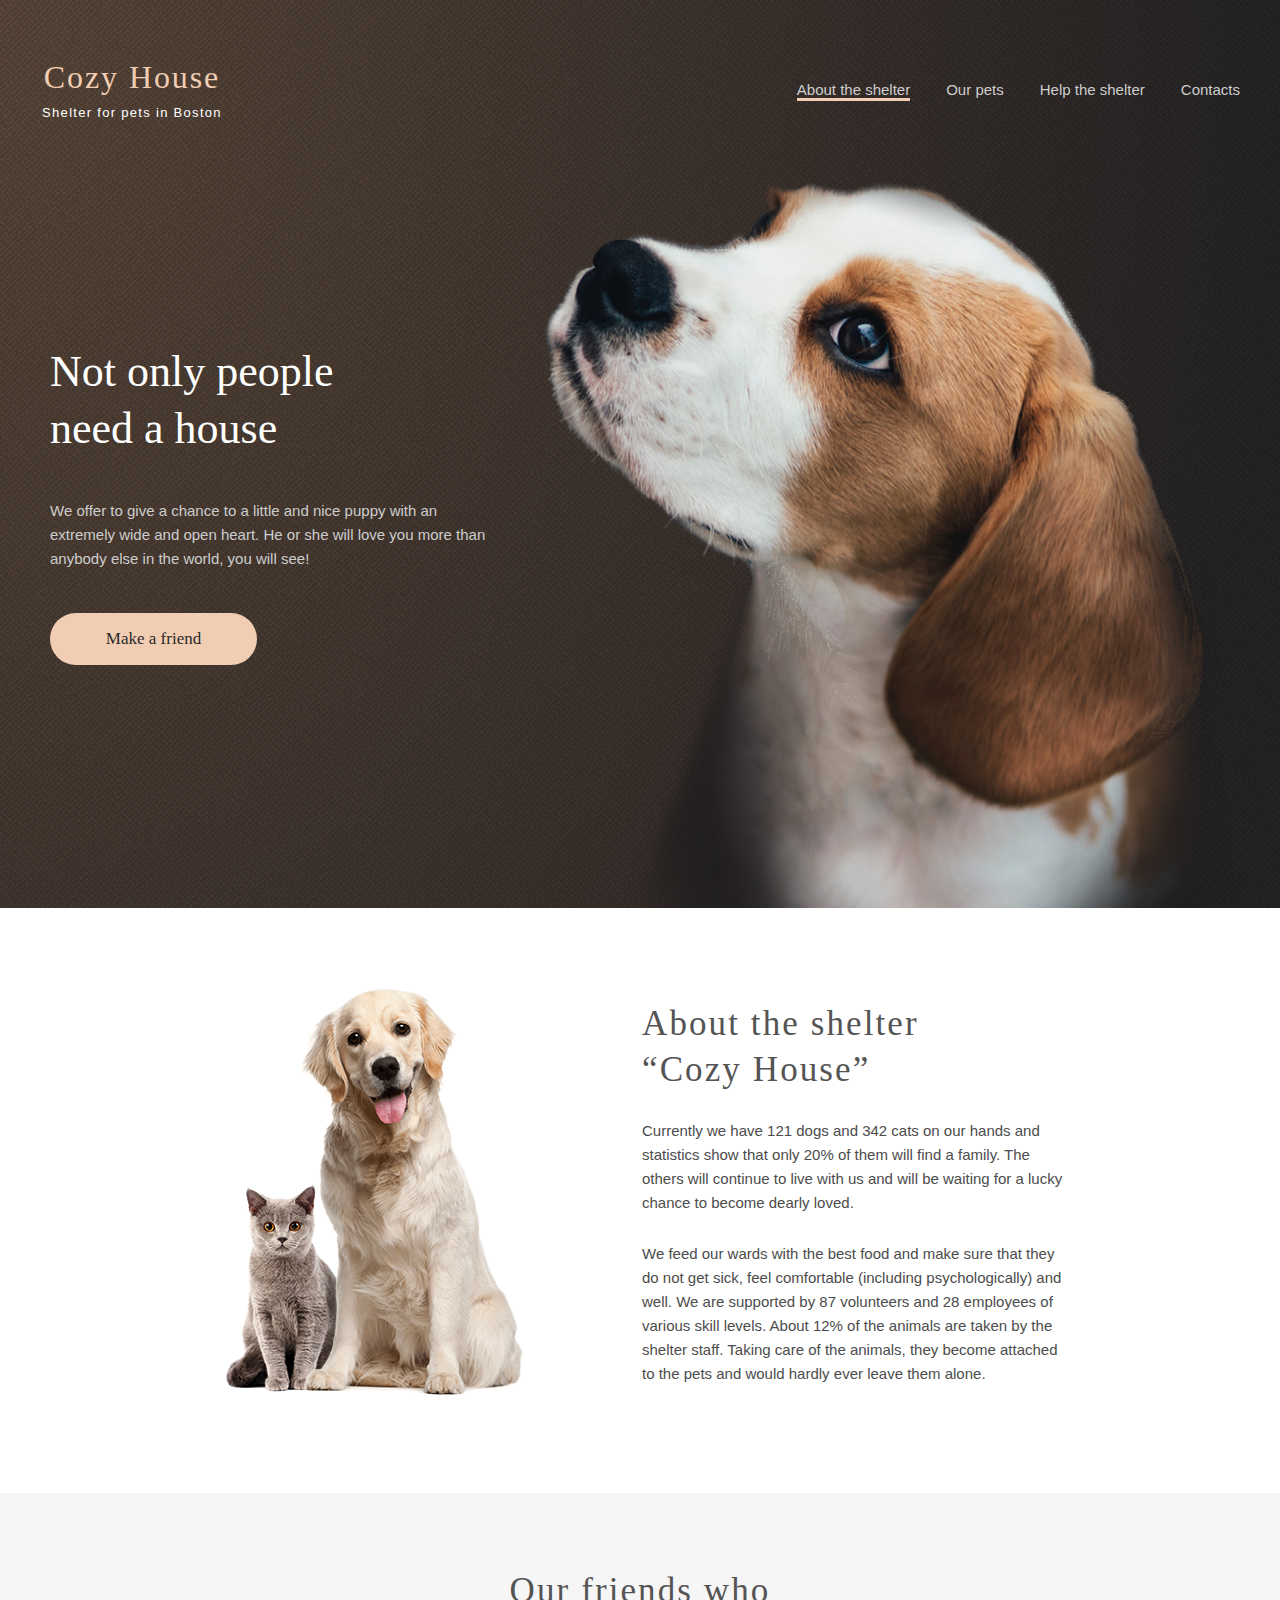
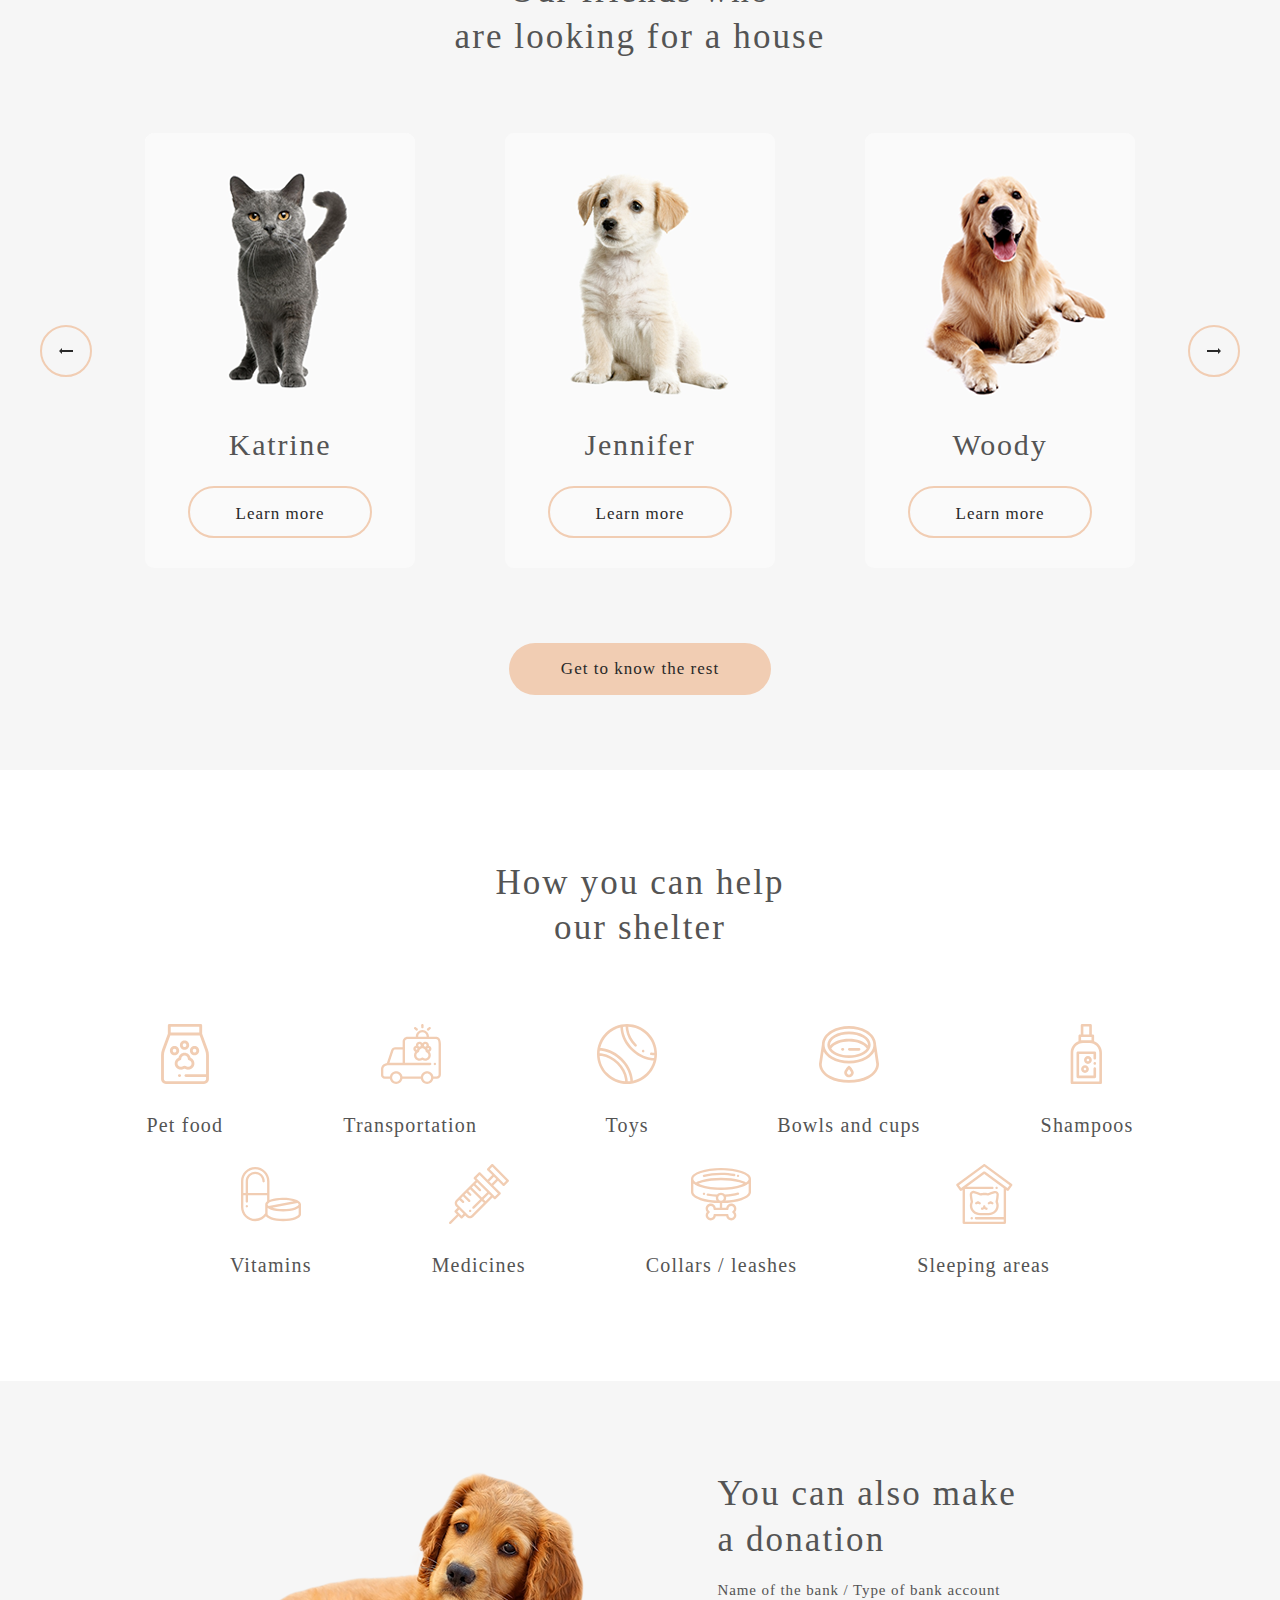
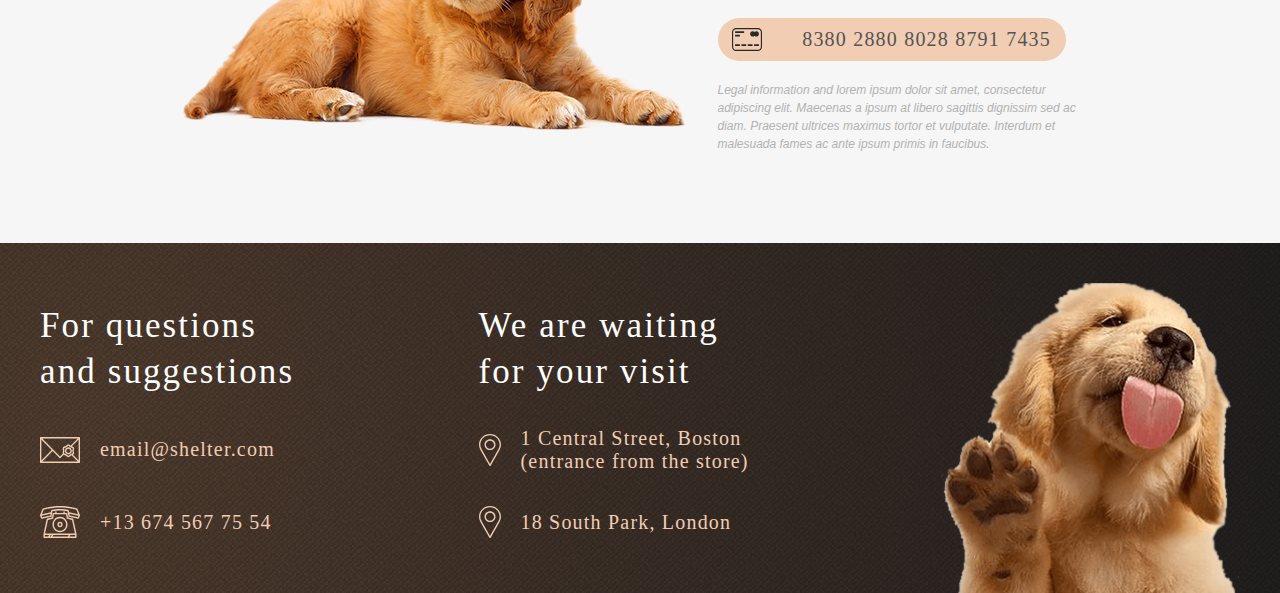
==== pages/main/index.html @ 517d98c6 "fix: location links" ====
<!DOCTYPE html>
<html lang="en">

<head>
  <meta charset="UTF-8" />
  <meta http-equiv="X-UA-Compatible" content="IE=edge" />
  <meta name="viewport" content="width=device-width, initial-scale=1.0" />
  <link rel="stylesheet" href="normalize.css" />
  <link rel="stylesheet" href="style.css" />
  <title>Shelter | Main</title>
</head>

<body>
  <header>
    <div class="wraper">
      <div id="logo">
        <p id="logo_title" class="color-primary">Cozy House</p>
        <p id="logo_subtitle" class="color-light-xl">
          Shelter for pets in Boston
        </p>
      </div>
      <nav>
        <a class="paragraph-l color-dark-s" href="#about">About the shelter</a>
        <a class="paragraph-l color-dark-s" href="../../pages/pets/index.html">Our pets</a>
        <a class="paragraph-l color-dark-s" href="#help">Help the shelter</a>
        <a class="paragraph-l color-dark-s" href="#contacts">Contacts</a>
      </nav>
    </div>
  </header>
  <main>
    <section id="start-screen" class="flex-box-center">
      <div id="start-screen-content">
        <div id="content">
          <h2 id="heading" class="color-light-xl">
            Not only people need a house
          </h2>
          <p id="subheading" class="paragraph-l color-dark-s">
            We offer to give a chance to a little and nice puppy with an
            extremely wide and open heart. He or she will love you more than
            anybody else in the world, you will see!
          </p>
          <a class="bg-color-primary button_primary color-dark-3xl" href="#">Make a friend</a>
        </div>
        <div id="start-screen-puppy"></div>
      </div>
    </section>
    <section id="about" class="flex-box-center">
      <div id="about-content">
        <img src="../../assets/images/about-pets.png" alt="about pets">
        <div id="about-subcontent">
          <h3 class="color-dark-l">About the shelter “Cozy House”</h3>
          <p class="paragraph-l color-dark-xl">
            Currently we have 121 dogs and 342 cats on our hands and
            statistics show that only 20% of them will find a family. The
            others will continue to live with us and will be waiting for a
            lucky chance to become dearly loved.
          </p>
          <p class="paragraph-l color-dark-xl">
            We feed our wards with the best food and make sure that they do
            not get sick, feel comfortable (including psychologically) and
            well. We are supported by 87 volunteers and 28 employees of
            various skill levels. About 12% of the animals are taken by the
            shelter staff. Taking care of the animals, they become attached to
            the pets and would hardly ever leave them alone.
          </p>
        </div>
      </div>
    </section>
    <section id="pets" class="bg-color-light-l">
      <div id="pets-content" class="flex-box-center">
        <h3 class="color-dark-l">
          Our friends who<br />are looking for a house
        </h3>
        <div id="slider-wraper" class="flex-box-center">

          <div id="back-arrow" class="button_arrow">
            <img class="arrow" src="../../assets/icons/Arrow.svg" alt="arrow back" />
          </div>
          <div id="slider" class="flex-box-center">
            <div class="card">
              <img src="../../assets/images/pets-katrine.png" alt="Katrine" />
              <p class="pets-card-title color-dark-l">Katrine</p>
              <a class="button_secondary" href="#">Learn more</a>
            </div>
            <div class="card">
              <img src="../../assets/images/pets-jennifer.png" alt="Jennifer" />
              <p class="pets-card-title color-dark-l">Jennifer</p>
              <a class="button_secondary" href="#">Learn more</a>
            </div>
            <div class="card">
              <img src="../../assets/images/pets-woody.png" alt="Woody" />
              <p class="pets-card-title color-dark-l">Woody</p>
              <a class="button_secondary" href="#">Learn more</a>
            </div>
          </div>
          <div id="forward-arrow" class="button_arrow">
            <img class="arrow" src="../../assets/icons/Arrow.svg" alt="arrow back" />
          </div>
        </div>
        <a class="button_primary bg-color-primary" href="../pets/index.html"><span class="color-dark-3xl">Get to know
            the rest</span></a>
      </div>
      <!-- ----------------- -->
      <!-- modal window -->
      <div id="modal-wraper">
        <div id="modal-window-1280">
          <button id="close-modal"><img src="../../assets/icons/Close-button.svg" alt="Close"></button>
          <div id="modal-window">
            <img id="pet-avatar" src="../../assets/images/pets-jennifer.png" width="500" height="500" alt="pet">
            <div id="modal-content">
              <h3>Jennifer</h3>
              <h4>Dog - Labrador</h4>
              <h5>Jennifer is a sweet 2 months old Labrador that is patiently waiting to find a new forever home. This
                girl really enjoys being able to go outside to run and play, but won't hesitate to play up a storm in
                the house if she has all of her favorite toys.</h5>
              <ul id="pet-stats">
                <li><span class="h5-modal-window">Age:</span><span class="h5"> 2 months</span></li>
                <li><span class="h5-modal-window">Inoculations:</span><span class="h5"> none</span></li>
                <li><span class="h5-modal-window">Diseases:</span><span class="h5"> none</span></li>
                <li><span class="h5-modal-window">Parasites:</span><span class="h5"> none</span></li>
              </ul>
            </div>
          </div>
        </div>
      </div>
      <!-- modal window -->
      <!-- ----------------- -->
    </section>
    <section id="help" class="flex-box-center">
      <div id="help-content">
        <h3 class="color-dark-l">How you can help our shelter</h3>
        <ul>
          <li>
            <img src="../../assets/icons/icon-pet-food.svg" alt="Pet food" />
            <h4 class="color-dark-l">Pet food</h4>
          </li>
          <li>
            <img src="../../assets/icons/icon-transportation.svg" alt="Transportation" />
            <h4 class="color-dark-l">Transportation</h4>
          </li>
          <li>
            <img src="../../assets/icons/icon-toys.svg" alt="Toys" />
            <h4 class="color-dark-l">Toys</h4>
          </li>
          <li>
            <img src="../../assets/icons/icon-bowls-and-cups.svg" alt="Bowls and cups" />
            <h4 class="color-dark-l">Bowls and cups</h4>
          </li>
          <li>
            <img src="../../assets/icons/icon-shampoos.svg" alt="Shampoos" />
            <h4 class="color-dark-l">Shampoos</h4>
          </li>
          <li>
            <img src="../../assets/icons/icon-vitamins.svg" alt="Vitamins" />
            <h4 class="color-dark-l">Vitamins</h4>
          </li>
          <li>
            <img src="../../assets/icons/icon-medicines.svg" alt="Medicines" />
            <h4 class="color-dark-l">Medicines</h4>
          </li>
          <li>
            <img src="../../assets/icons/icon-collars-leashes.svg" alt="Collars / leashes" />
            <h4 class="color-dark-l">Collars / leashes</h4>
          </li>
          <li>
            <img src="../../assets/icons/icon-sleeping-area.svg" alt="Sleeping areas" />
            <h4 class="color-dark-l">Sleeping areas</h4>
          </li>
        </ul>
      </div>
    </section>
    <section id="donation" class="flex-box-center">
      <div id="donation-content">
        <img src="../../assets/images/donation-dog.png" alt="" />
        <div id="donation-content-subcontent">
          <h3 class="color-dark-l">You can also make a donation</h3>
          <h5 class="color-dark-l">
            Name of the bank / Type of bank account
          </h5>
          <div id="credit-card" class="bg-color-primary">
            <div id="credit-card-content">
              <img src="../../assets/icons/credit-card.svg" alt="credit card" />
              <h4 class="color-dark-l">8380 2880 8028 8791 7435</h4>
            </div>
          </div>
          <p class="color-dark-m">
            Legal information and lorem ipsum dolor sit amet, consectetur
            adipiscing elit. Maecenas a ipsum at libero sagittis dignissim sed
            ac diam. Praesent ultrices maximus tortor et vulputate. Interdum
            et malesuada fames ac ante ipsum primis in faucibus.
          </p>
        </div>
      </div>
    </section>
  </main>
  <footer class="flex-box-center">
    <div id="footer-content">
      <div id="contacts" class="footer-cards">
        <h3 class="color-light-xl">For questions and suggestions</h3>
        <a id="mail" href="mailto:email@shelter.com"><img id="mail-icon" src="../../assets/icons/icon-email.svg"
            alt="email"></img>
          <h4 class="color-primary">email@shelter.com</h4>
        </a>
        <a id="phone" href="tel:+136745677554"><img id="phone-icon" src="../../assets/icons/icon-phone.svg"
            alt="phone"></img>
          <h4 class="color-primary">+13 674 567 75 54</h4>
        </a>
      </div>
      <div id="locations" class="footer-cards">
        <h3 class="color-light-xl">We are waiting for your visit</h3>
        <a target="_blank" hreh="https://goo.gl/maps/AtxrqyYqTpVt6uZz5" id="boston" class="location-flex">
          <img id="boston-icon" src="../../assets/icons/icon-marker.svg" alt="boston address"></img>
          <h4 class="color-primary">1 Central Street, Boston (entrance from the store)</h4>
        </a>
        <a target="_blank" hreh="https://goo.gl/maps/f1BtZ7QQRSjennrc6" id="london" class="location-flex">
          <img id="london-icon" src="../../assets/icons/icon-marker.svg" alt="london address"></img>
          <h4 class="color-primary">18 South Park, London </h4>
        </a>
      </div>
      <img src="../../assets/images/footer-puppy.png" alt="footer puppy" />
    </div>
  </footer>
  <script src="./script.js"></script>
</body>

</html>
---- pages/main/style.css ----
* {
  /* width: 1280px; */
  box-sizing: border-box;
  margin: 0;
  border: 0;
  scroll-behavior: smooth;
}
body {
  width: 100%;
  height: 100vh;
  position: relative;
}
.flex-box-center {
  display: flex;
  align-items: center;
  justify-content: center;
}
header {
  position: absolute;
  width: 100%;
  height: 60px;
  top: 60px;
  z-index: 99;
  display: flex;
  justify-content: center;
}
.wraper {
  display: flex;
  align-items: center;
  justify-content: space-between;
  width: inherit;
  max-width: 1200px;
  margin: 0 20px;
}
#logo {
  width: 184px;
  height: 60px;
  display: flex;
  flex-direction: column;
  justify-content: space-between;
  align-items: center;
}
#logo_title {
  width: max-content;
  font-family: "Georgia";
  font-style: normal;
  font-weight: 400;
  font-size: 32px;
  line-height: 110%;
  letter-spacing: 0.06em;
}
#logo_subtitle {
  width: auto;
  font-family: "Arial";
  font-style: normal;
  font-weight: 400;
  font-size: 13px;
  line-height: 15px;
  letter-spacing: 0.1em;
}
nav {
  width: auto;
}
nav a {
  text-decoration: none;
  margin-left: 32px;
}
nav a:active {
  border-bottom: 3px solid #f1cdb3;
}
nav a:hover {
  color: #fafafa;
}
nav :nth-child(1) {
  border-bottom: 3px solid #f1cdb3;
}
#start-screen {
  position: relative;
  width: 100%;
  height: 908px;
  background: url(../../assets/images/noise_transparent@2x.png),
    radial-gradient(100% 215.42% at 0% 0%, #5b483a 0%, #262425 100%), #211f20;
  align-items: flex-end;
}
#start-screen-content {
  width: inherit;
  max-width: 1200px;
  height: 728px;
  display: flex;
  justify-content: space-between;
  margin: 0 20px;
}
#content {
  position: relative;
  width: 460px;
  height: 322px;
  top: 163px;
  display: flex;
  flex-direction: column;
  justify-content: space-between;
  padding-left: 10px;
}
#start-screen-puppy {
  width: 698px;
  height: 728px;
  bottom: 0px;
  background: url(../../assets/images/start-screen-puppy.png);
}
#heading {
  width: 310px;
}
#content a {
  width: 207px;
  font-family: "Georgia";
  font-style: normal;
  font-weight: 400;
  font-size: 17px;
  line-height: 130%;
}

/* about section */
#about {
  height: 585px;
}
#about-content {
  width: 1100px;
  height: 425px;
  display: flex;
  justify-content: space-evenly;
}
#about-content img {
  height: 408px;
  margin-left: 16px;
}
#about-subcontent {
  display: flex;
  flex-direction: column;
  justify-content: space-evenly;
}
#about-subcontent h3 {
  width: 370px;
  margin-top: -14px;
}
#about-subcontent p {
  width: 430px;
}

/* pets section */
#pets {
  height: 877px;
  position: relative;
}
#pets-content {
  flex-direction: column;
  height: 100%;
  justify-content: space-evenly;
}

#pets-content h3 {
  width: 400px;
  height: 90px;
  letter-spacing: 0.06em;
  text-align: center;
}

#pets-content > a {
  width: 262px;
}
#slider-wraper {
  width: 1200px;
  justify-content: space-between;
}
#slider {
  width: 990px;
  height: 435px;
  justify-content: space-between;
}
#pets-content > a span {
  position: static;
  left: 17.24%;
  right: 17.24%;
  top: 28.85%;
  bottom: 28.85%;

  font-family: "Georgia";
  font-style: normal;
  font-weight: 400;
  font-size: 17px;
  line-height: 130%;
  /* identical to box height, or 22px */
  letter-spacing: 0.06em;
  /* color-dark-3xl */
  color: #292929;
}

#back-arrow {
  width: 52px;
  height: 52px;
  cursor: pointer;
}

#forward-arrow {
  width: 52px;
  height: 52px;
  cursor: pointer;
  transform: rotate(-180deg);
}

.card {
  width: 270px;
  height: 435px;
  display: flex;
  align-items: center;
  flex-direction: column;
  background: #fafafa;
  border-radius: 9px;
}
.card a {
  font: 400 normal 17px "Georgia";
  line-height: 130%;
  letter-spacing: 0.06em;
  color: #292929;
}
.card:hover {
  background: #ffffff;
  cursor: pointer;
  box-shadow: 0px 2px 35px 14px rgba(1, 1, 1, 0.01);
}
.card:hover a {
  background: #fddcc4;
  border-color: #fddcc4;
}

.pets-card-title {
  width: auto;
  margin: 30px 0;
  font: 400 normal 30px "Georgia";
  line-height: 23px;
  letter-spacing: 0.06em;
}
.card img {
  width: 270px;
  height: 270px;
  border-radius: 9px 9px 0 0;
}

/* button styles */

.button_primary {
  padding: 15px 45px;
  text-align: center;

  width: auto;
  height: 52px;

  text-decoration: none;
}
.button_primary:hover,
.button_secondary:hover {
  background-color: #fddcc4;
  border-color: #fddcc4;
}

.button_secondary {
  padding: 15px 45px;
  text-align: center;
  border: 2px solid #f1cdb3;
  box-sizing: border-box;
  border-radius: 100px;

  width: auto;
  height: 52px;

  text-decoration: none;
}

.button_arrow {
  display: flex;
  flex-direction: column;
  align-items: center;
  justify-content: center;
  padding: 23px 19px;

  border: 2px solid #f1cdb3;
  box-sizing: border-box;
  border-radius: 100px;
}
.button_arrow:hover {
  background-color: #fddcc4;
  border-color: #fddcc4;
}
.button_arrow:disabled {
  border-color: #cdcdcd;
}

.arrow {
  /* Arrow */

  height: 6px;
  width: 14px;
}

#help {
  min-height: 611px;
}

#help-content {
  width: 1200px;
  min-height: 431px;
  display: flex;
  flex-direction: column;
  align-items: center;
  justify-content: space-between;
}

#help-content h3 {
  width: 310px;
  height: 90px;
  display: flex;
  align-items: center;
  text-align: center;
  letter-spacing: 0.06em;
}

#help-content ul {
  max-width: 1030px;
  height: 281px;
  list-style-type: none;
  padding: 0;
  display: flex;
  flex-wrap: wrap;
  justify-content: center;
  align-items: center;
  column-gap: 120px;
}

#help-content ul li {
  width: auto;
  height: 113px;
  display: flex;
  flex-direction: column;
  justify-content: space-between;
  align-items: center;
}

#help-content ul li img {
  width: auto;
}
#help-content ul li h4 {
  width: auto;
}

#donation {
  height: 462px;
  background: #f6f6f6;
}

#donation-content {
  width: 915px;
  height: 282px;
  display: flex;
  justify-content: space-between;
}

#donation-content > img {
  width: 505px;
  height: 261px;
}

#donation-content-subcontent {
  width: 380px;
  height: 282px;
  display: flex;
  flex-direction: column;
  justify-content: space-between;
}

#donation-content-subcontent h3 {
  width: 300px;
}

#donation-content-subcontent p {
  width: 380px;
  height: 72px;

  font: 100 italic 12px "Arial";
  line-height: 18px;

  display: flex;
  align-items: center;
}

#credit-card {
  display: flex;
  align-items: center;
  width: 348px;
  height: 43px;
  justify-content: center;
}

#credit-card-content {
  width: 319px;
  display: flex;
  justify-content: space-between;
}

#credit-card-content img {
  width: 30px;
  height: 23px;
}

footer {
  height: 350px;
  background: url(../../assets/images/noise_transparent@2x.png),
    radial-gradient(110.67% 538.64% at 5.73% 50%, #513d2f 0%, #1a1a1c 100%),
    #211f20;
  align-items: flex-end !important;
}

footer h4 {
  margin-left: 20px;
}

#footer-content {
  width: 1200px;
  height: 310px;
  display: flex;
  justify-content: space-between;
}
.footer-cards {
  height: 235px;
  display: flex;
  flex-direction: column;
  justify-content: space-between;
  margin-top: 20px;
}

.footer-cards h3 {
  width: 279px;
  height: 90px;

  letter-spacing: 0.06em;
}

.footer-cards a {
  text-decoration: none;

  display: flex;
  align-items: center;
}

#footer-content > img {
  width: 300px;
  height: 310px;
}

#locations h3 {
  width: 270px;
  height: 90px;
}

.location-flex {
  display: flex;
}

#boston {
  width: 302px;
  height: 46px;
}

#london {
  width: 302px;
  height: 32px;
}

/* text styles */

h2 {
  font-family: "Georgia";
  font-style: normal;
  font-weight: 400;
  font-size: 44px;
  line-height: 130%;
  /* or 57px */

  color: #c4c4c4;
}

h3 {
  font-family: "Georgia";
  font-style: normal;
  font-weight: 400;
  font-size: 35px;
  line-height: 130%;
  /* or 45px */

  letter-spacing: 0.06em;

  color: #c4c4c4;
}

.h3-mobile {
  font-family: "Georgia";
  font-style: normal;
  font-weight: 400;
  font-size: 25px;
  line-height: 130%;
  /* or 32px */

  letter-spacing: 0.06em;

  color: #c4c4c4;
}

h4 {
  font-family: "Georgia";
  font-style: normal;
  font-weight: 400;
  font-size: 20px;
  line-height: 115%;
  /* identical to box height, or 23px */

  letter-spacing: 0.06em;

  color: #c4c4c4;
}

h5,
.h5 {
  font-family: "Georgia";
  font-style: normal;
  font-weight: 400;
  font-size: 15px;
  line-height: 110%;
  /* identical to box height, or 17px */

  letter-spacing: 0.06em;

  /* color: #c4c4c4; */
}

.h5-modal-window {
  font-family: "Georgia";
  font-style: normal;
  font-weight: 700;
  font-size: 15px;
  line-height: 110%;
  /* identical to box height, or 17px */

  letter-spacing: 0.06em;

  /* color: #c4c4c4; */
}

.paragraph-l {
  font-family: "Arial";
  font-style: normal;
  font-weight: 400;
  font-size: 15px;
  line-height: 160%;
  /* or 24px */

  color: #c4c4c4;
}

.paragraph-s {
  font-family: "Arial";
  font-style: italic;
  font-weight: 400;
  font-size: 12px;
  line-height: 150%;
  /* identical to box height, or 18px */

  color: #c4c4c4;
}

.paragraph-mobile-menu {
  font-family: "Arial";
  font-style: normal;
  font-weight: 400;
  font-size: 32px;
  line-height: 160%;
  /* or 51px */

  color: #c4c4c4;
}

/* color styles */

.bg-color-primary {
  background-color: #f1cdb3;
  border-radius: 100px;
}

.bg-color-light-l {
  background-color: #f6f6f6;
}
.color-primary {
  color: #f1cdb3;
}

.color-primary-light {
  color: #fddcc4;
}

.color-light-xl {
  color: #ffffff;
}

.color-dark-xl {
  color: #4c4c4c;
}

.color-dark-2xl {
  color: #444444;
}

.color-dark-3xl {
  color: #292929;
}

.color-light-l {
  color: #f6f6f6;
}

.color-dark-l {
  color: #545454;
}

.color-light-s {
  color: #fafafa;
}

.color-dark-s {
  color: #cdcdcd;
}

.color-dark-m {
  color: #b2b2b2;
}

.color-dark-s {
  color: #cdcdcd;
}

.start-screen-gradient-background {
  background: url(noise_lines_transparent@2X.png),
    radial-gradient(100% 215.42% at 0% 0%, #5b483a 0%, #262425 100%)
      /* warning: gradient uses a rotation that is not supported by CSS and may not behave as expected */,
    #211f20;
}

.footer-gradient-background {
  background: url(noise_lines_transparent@2X.png),
    radial-gradient(110.67% 538.64% at 5.73% 50%, #513d2f 0%, #1a1a1c 100%)
      /* warning: gradient uses a rotation that is not supported by CSS and may not behave as expected */,
    #211f20;
}

/* Modal Window */
/* ----------------------------------------------------------------------- */

#modal-wraper {
  display: flex;
  width: 100%;
  min-height: 877px;
  background: rgba(41, 41, 41, 0.6);
  position: absolute;
  top: 0;
  visibility: hidden;
  justify-content: center;
  align-items: center;
}

#modal-window-1280 {
  position: relative;
}
#modal-window-1280 button {
  position: absolute;
  width: 52px;
  height: 52px;
  left: 900px;
  top: -52px;
  border: 2px solid #f1cdb3;
  box-sizing: border-box;
  border-radius: 100px;
  background-color: rgba(255, 255, 255, 0);
}
#modal-window {
  width: 900px;
  height: 500px;
  background: #fafafa;
  border-radius: 9px;
}
#modal-window:hover {
  box-shadow: 0px 2px 35px 14px rgba(13, 13, 13, 0.04);
}
#modal-content {
  position: absolute;
  width: 351px;
  height: 362px;
  left: 529px;
  top: 50px;
  color: unset;
}
#modal-content > h3 {
  position: absolute;
  width: auto;
  height: 45px;
  left: 1px;
  top: 0px;
  color: black;
}
#modal-content > h4 {
  position: absolute;
  width: auto;
  height: 23px;
  left: 1px;
  top: 55px;
  color: black;
}
#modal-content > h5 {
  position: absolute;
  width: 350px;
  height: 102px;
  left: 1px;
  top: 118px;
  color: black;
}
#modal-content h5 {
  color: black;
}
#modal-content ul {
  position: absolute;
  /* width: 155px;
  height: 102px; */
  left: 1px;
  top: 260px;
}
#modal-content ul li {
  margin-bottom: 10px;
  color: #f1cdb3;
}
#modal-content span {
  color: black;
}

#close-modal:hover {
  background-color: #f1cdb3;
  cursor: pointer;
}
/* ----------------------------------------------------------------------- */
/* Modal Window */
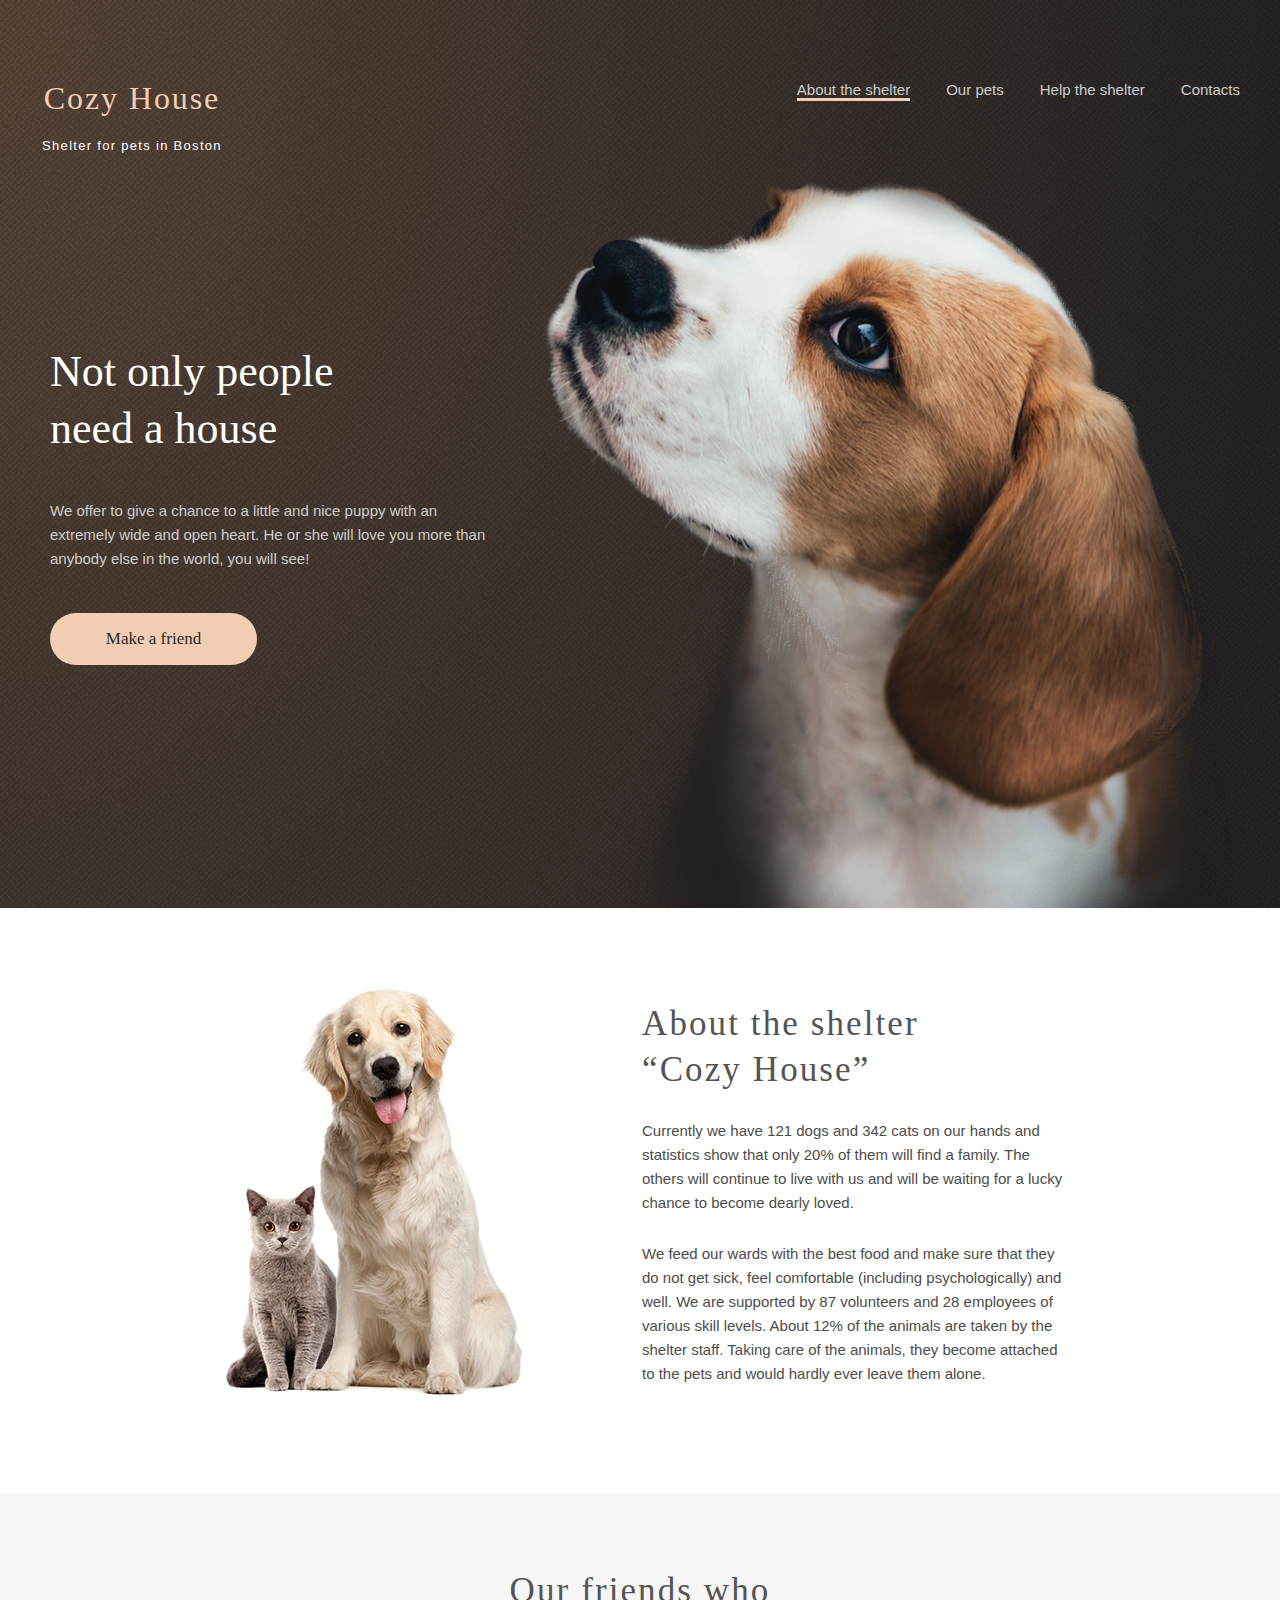
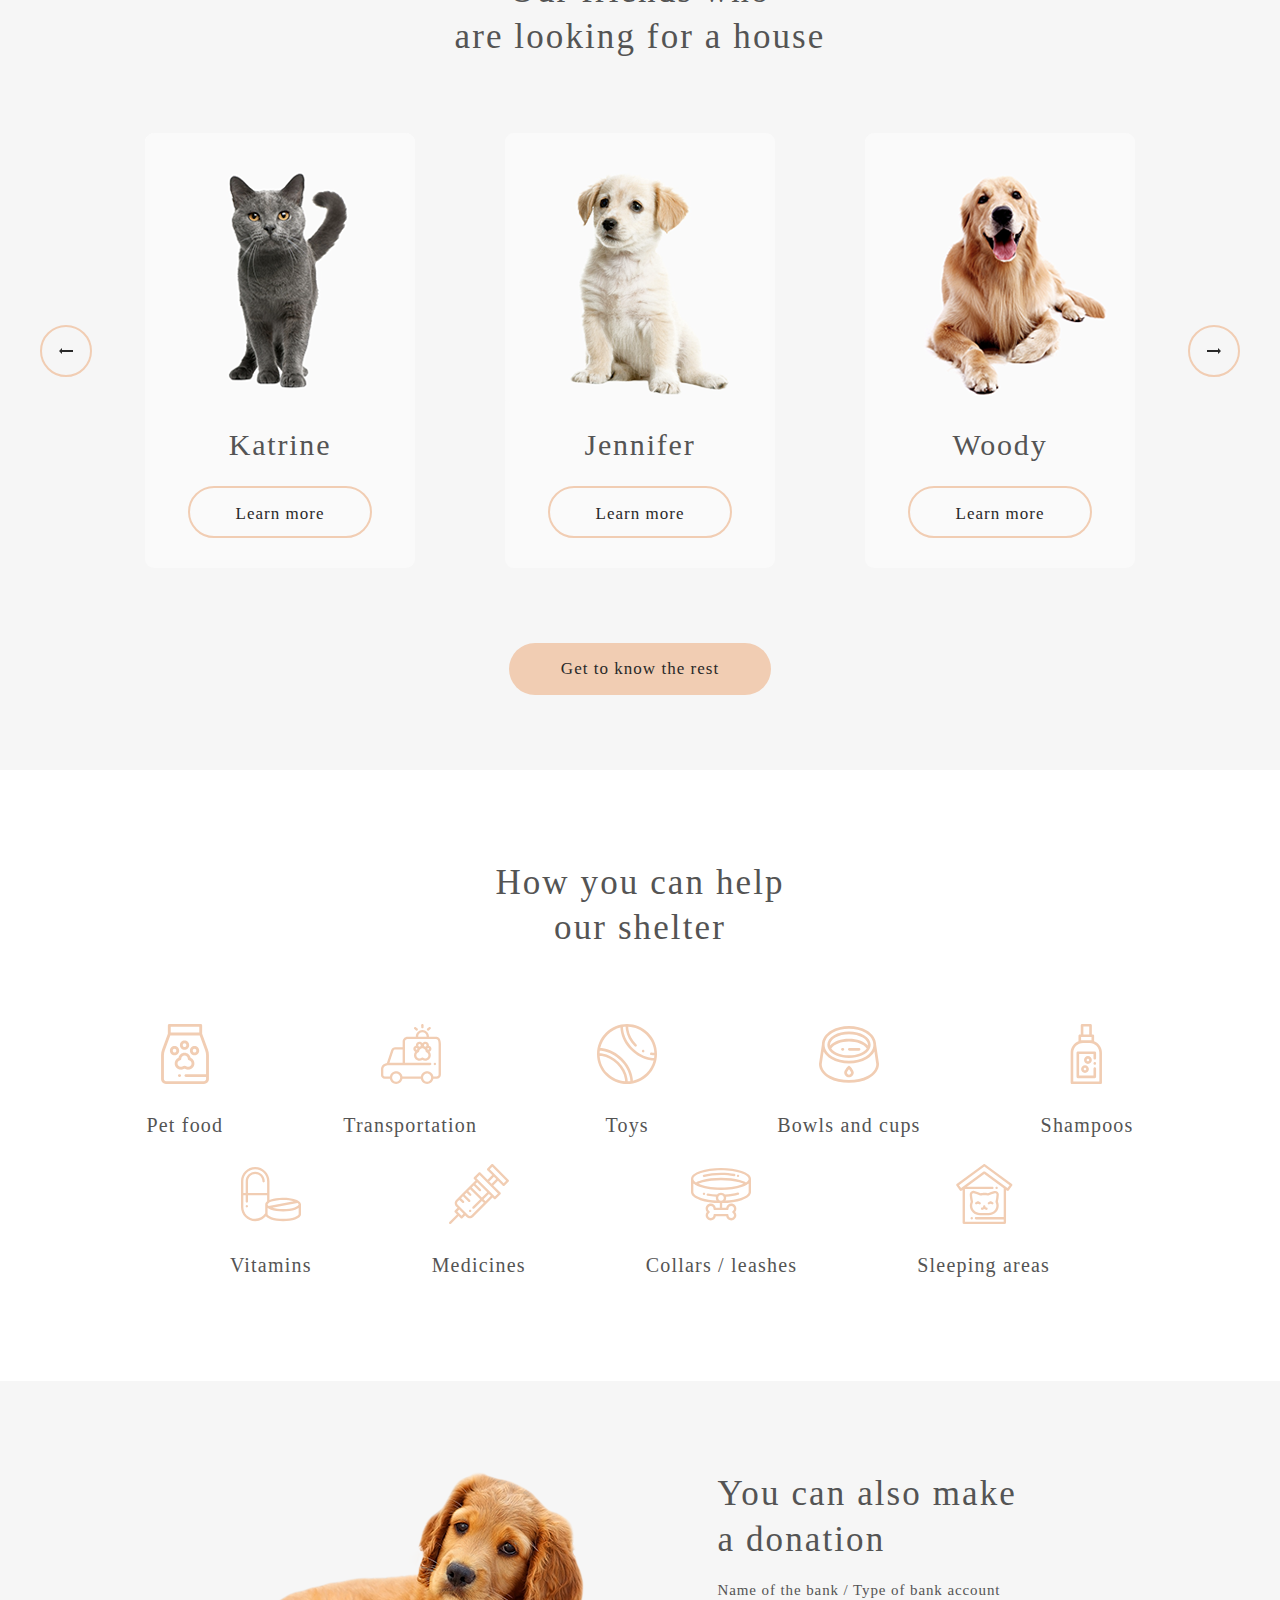
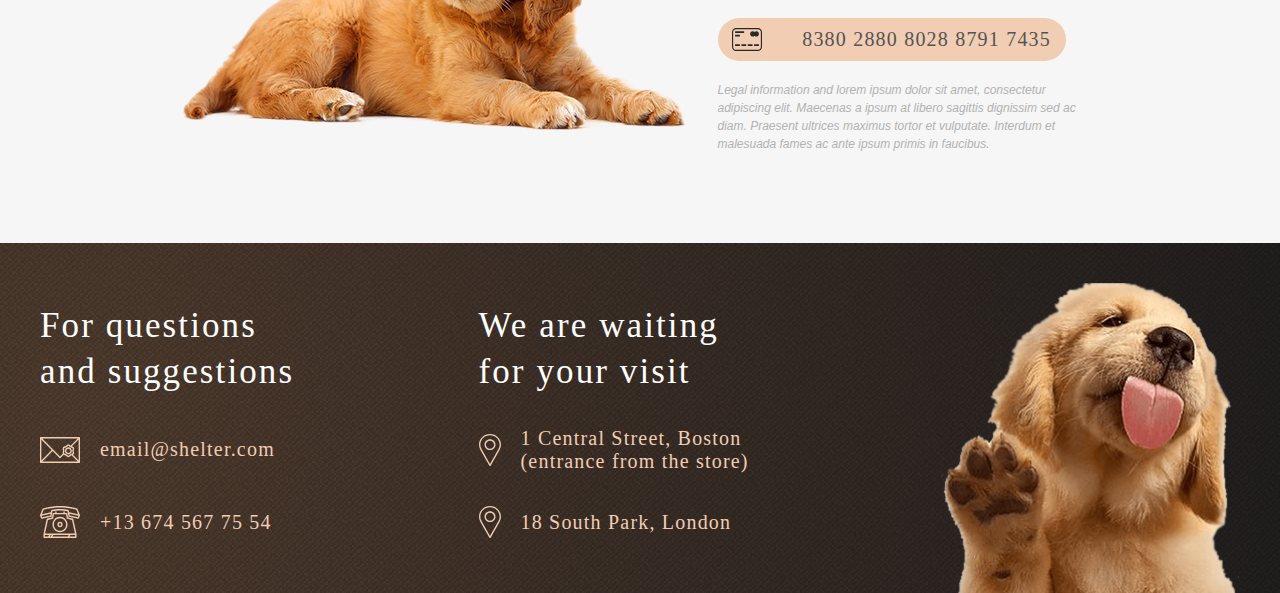
==== commit 59e26dc8: "fix: fix some button bugs" ====
--- a/pages/main/index.html
+++ b/pages/main/index.html
@@ -14,7 +14,7 @@
   <header>
     <div class="wraper">
       <div id="logo">
-        <p id="logo_title" class="color-primary">Cozy House</p>
+        <h1 id="logo_title" class="color-primary">Cozy House</h1>
         <p id="logo_subtitle" class="color-light-xl">
           Shelter for pets in Boston
         </p>
@@ -39,7 +39,7 @@
             extremely wide and open heart. He or she will love you more than
             anybody else in the world, you will see!
           </p>
-          <a class="bg-color-primary button_primary color-dark-3xl" href="#">Make a friend</a>
+          <a class="bg-color-primary button_primary color-dark-3xl" href="#pets">Make a friend</a>
         </div>
         <div id="start-screen-puppy"></div>
       </div>
@@ -177,12 +177,12 @@
           <h5 class="color-dark-l">
             Name of the bank / Type of bank account
           </h5>
-          <div id="credit-card" class="bg-color-primary">
+          <a href="" id="credit-card" class="bg-color-primary button_primary color-dark-3xl">
             <div id="credit-card-content">
               <img src="../../assets/icons/credit-card.svg" alt="credit card" />
               <h4 class="color-dark-l">8380 2880 8028 8791 7435</h4>
             </div>
-          </div>
+          </a>
           <p class="color-dark-m">
             Legal information and lorem ipsum dolor sit amet, consectetur
             adipiscing elit. Maecenas a ipsum at libero sagittis dignissim sed
@@ -208,11 +208,11 @@
       </div>
       <div id="locations" class="footer-cards">
         <h3 class="color-light-xl">We are waiting for your visit</h3>
-        <a target="_blank" hreh="https://goo.gl/maps/AtxrqyYqTpVt6uZz5" id="boston" class="location-flex">
+        <a target="_blank" href="https://goo.gl/maps/AtxrqyYqTpVt6uZz5" id="boston" class="location-flex">
           <img id="boston-icon" src="../../assets/icons/icon-marker.svg" alt="boston address"></img>
           <h4 class="color-primary">1 Central Street, Boston (entrance from the store)</h4>
         </a>
-        <a target="_blank" hreh="https://goo.gl/maps/f1BtZ7QQRSjennrc6" id="london" class="location-flex">
+        <a target="_blank" href="https://goo.gl/maps/f1BtZ7QQRSjennrc6" id="london" class="location-flex">
           <img id="london-icon" src="../../assets/icons/icon-marker.svg" alt="london address"></img>
           <h4 class="color-primary">18 South Park, London </h4>
         </a>
@@ -223,4 +223,4 @@
   <script src="./script.js"></script>
 </body>
 
-</html>
+</html>--- a/pages/main/style.css
+++ b/pages/main/style.css
@@ -259,6 +259,7 @@
 .button_secondary:hover {
   background-color: #fddcc4;
   border-color: #fddcc4;
+  cursor: pointer;
 }
 
 .button_secondary {
@@ -396,6 +397,7 @@
   width: 348px;
   height: 43px;
   justify-content: center;
+  padding: 0;
 }
 
 #credit-card-content {
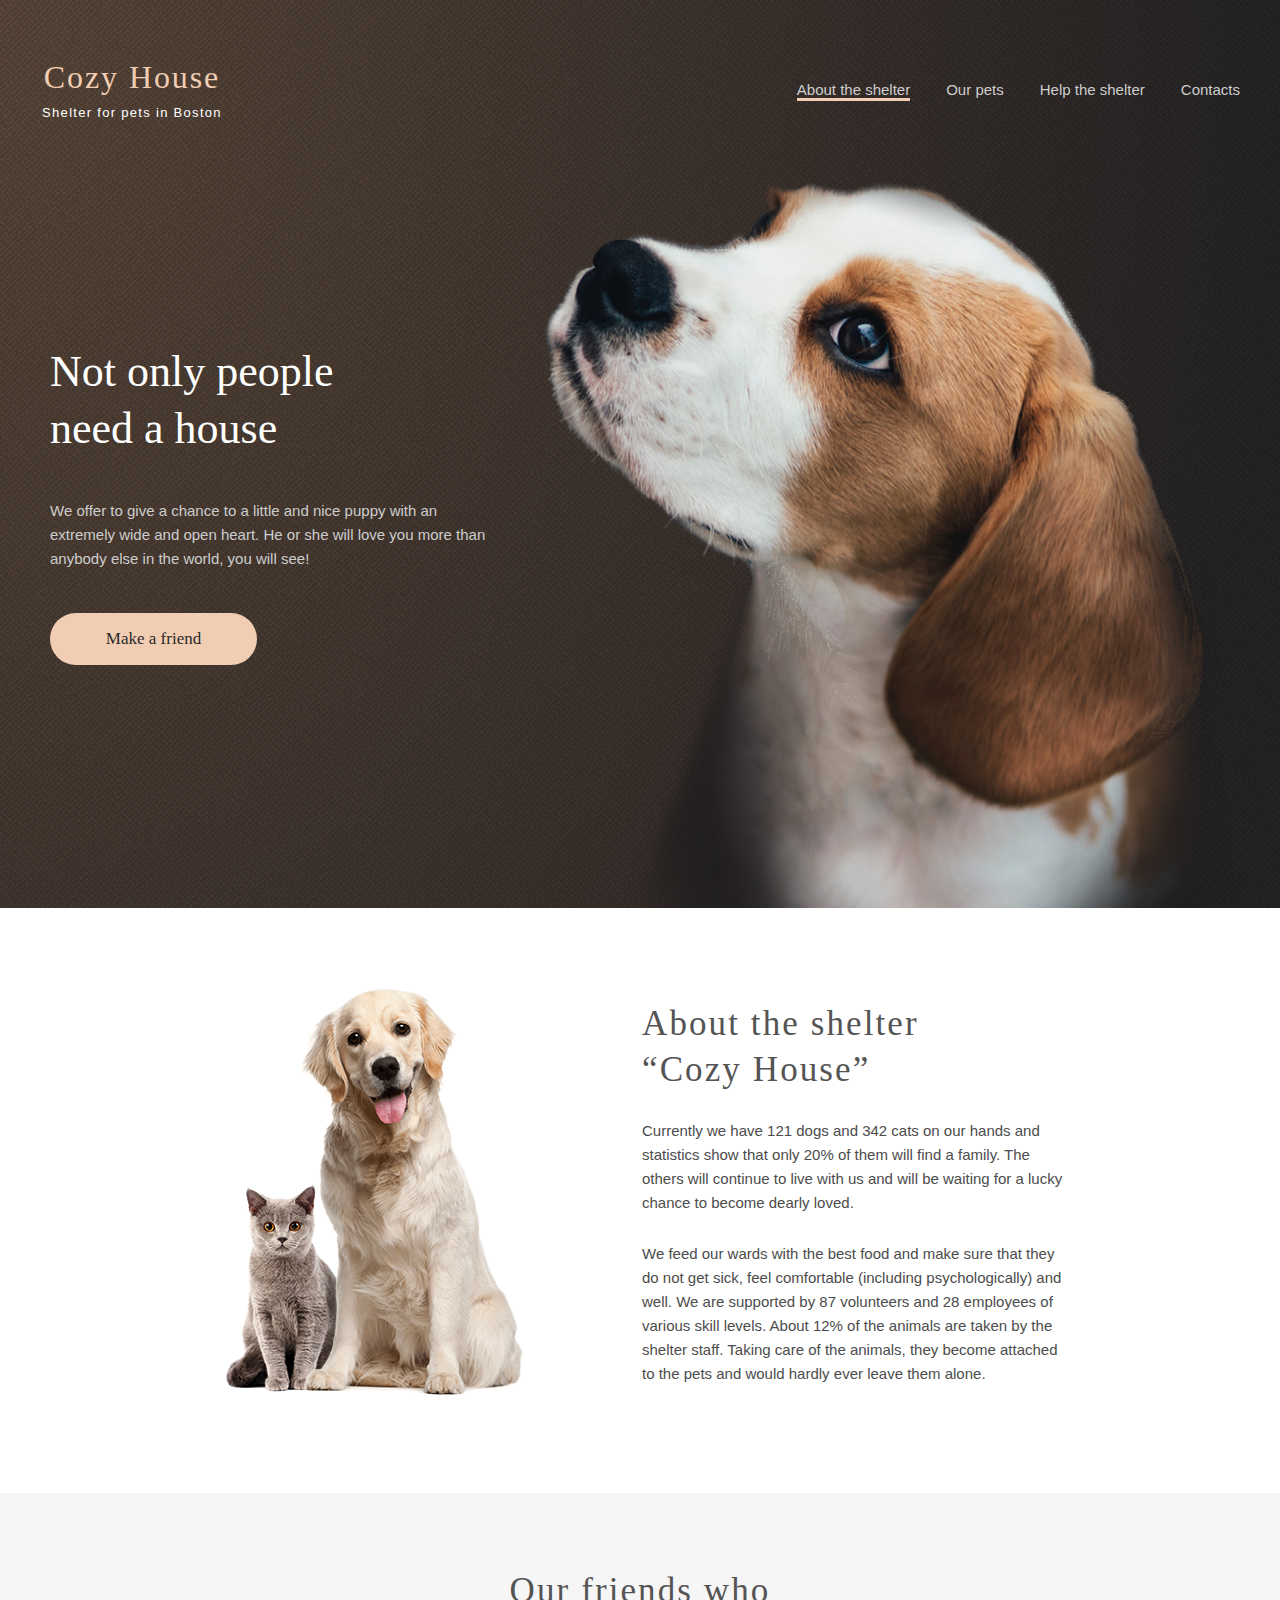
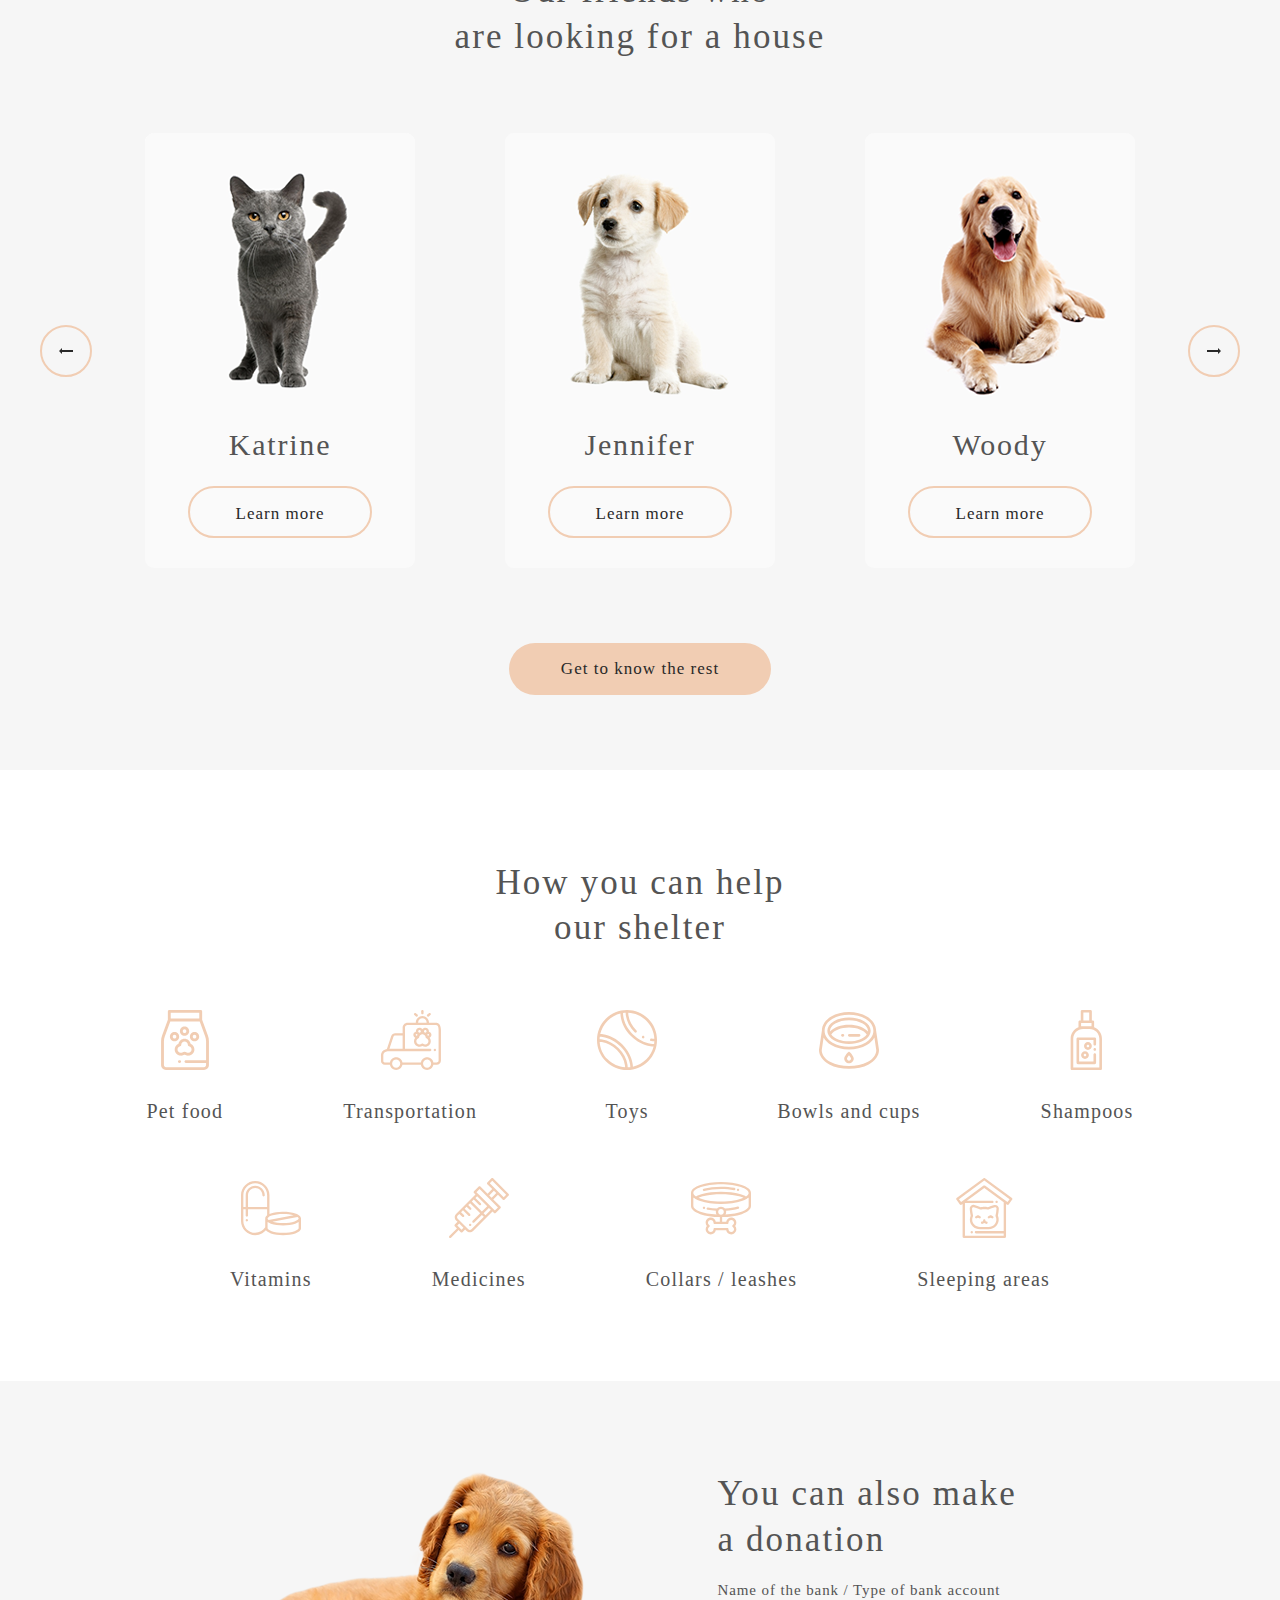
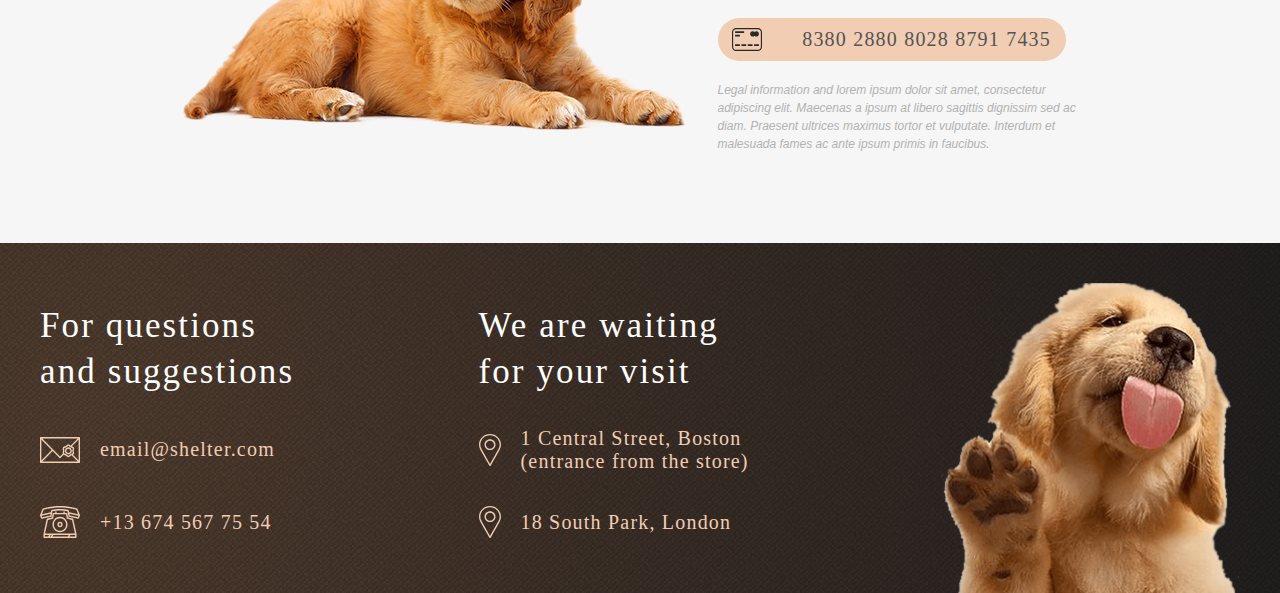
==== commit 09060285: "feat: add pets page" ====
--- a/pages/main/index.html
+++ b/pages/main/index.html
@@ -20,7 +20,7 @@
         </p>
       </div>
       <nav>
-        <a class="paragraph-l color-dark-s" href="#about">About the shelter</a>
+        <a class="paragraph-l color-dark-s selected" href="#about">About the shelter</a>
         <a class="paragraph-l color-dark-s" href="../../pages/pets/index.html">Our pets</a>
         <a class="paragraph-l color-dark-s" href="#help">Help the shelter</a>
         <a class="paragraph-l color-dark-s" href="#contacts">Contacts</a>
--- a/pages/main/style.css
+++ b/pages/main/style.css
@@ -24,6 +24,9 @@
   display: flex;
   justify-content: center;
 }
+h1 {
+  margin: 0;
+}
 .wraper {
   display: flex;
   align-items: center;
@@ -71,7 +74,7 @@
 nav a:hover {
   color: #fafafa;
 }
-nav :nth-child(1) {
+.selected {
   border-bottom: 3px solid #f1cdb3;
 }
 #start-screen {
@@ -277,14 +280,11 @@
 
 .button_arrow {
   display: flex;
-  flex-direction: column;
   align-items: center;
   justify-content: center;
-  padding: 23px 19px;
 
   border: 2px solid #f1cdb3;
-  box-sizing: border-box;
-  border-radius: 100px;
+  border-radius: 50%;
 }
 .button_arrow:hover {
   background-color: #fddcc4;
@@ -332,7 +332,7 @@
   flex-wrap: wrap;
   justify-content: center;
   align-items: center;
-  column-gap: 120px;
+  gap: 55px 120px;
 }
 
 #help-content ul li {
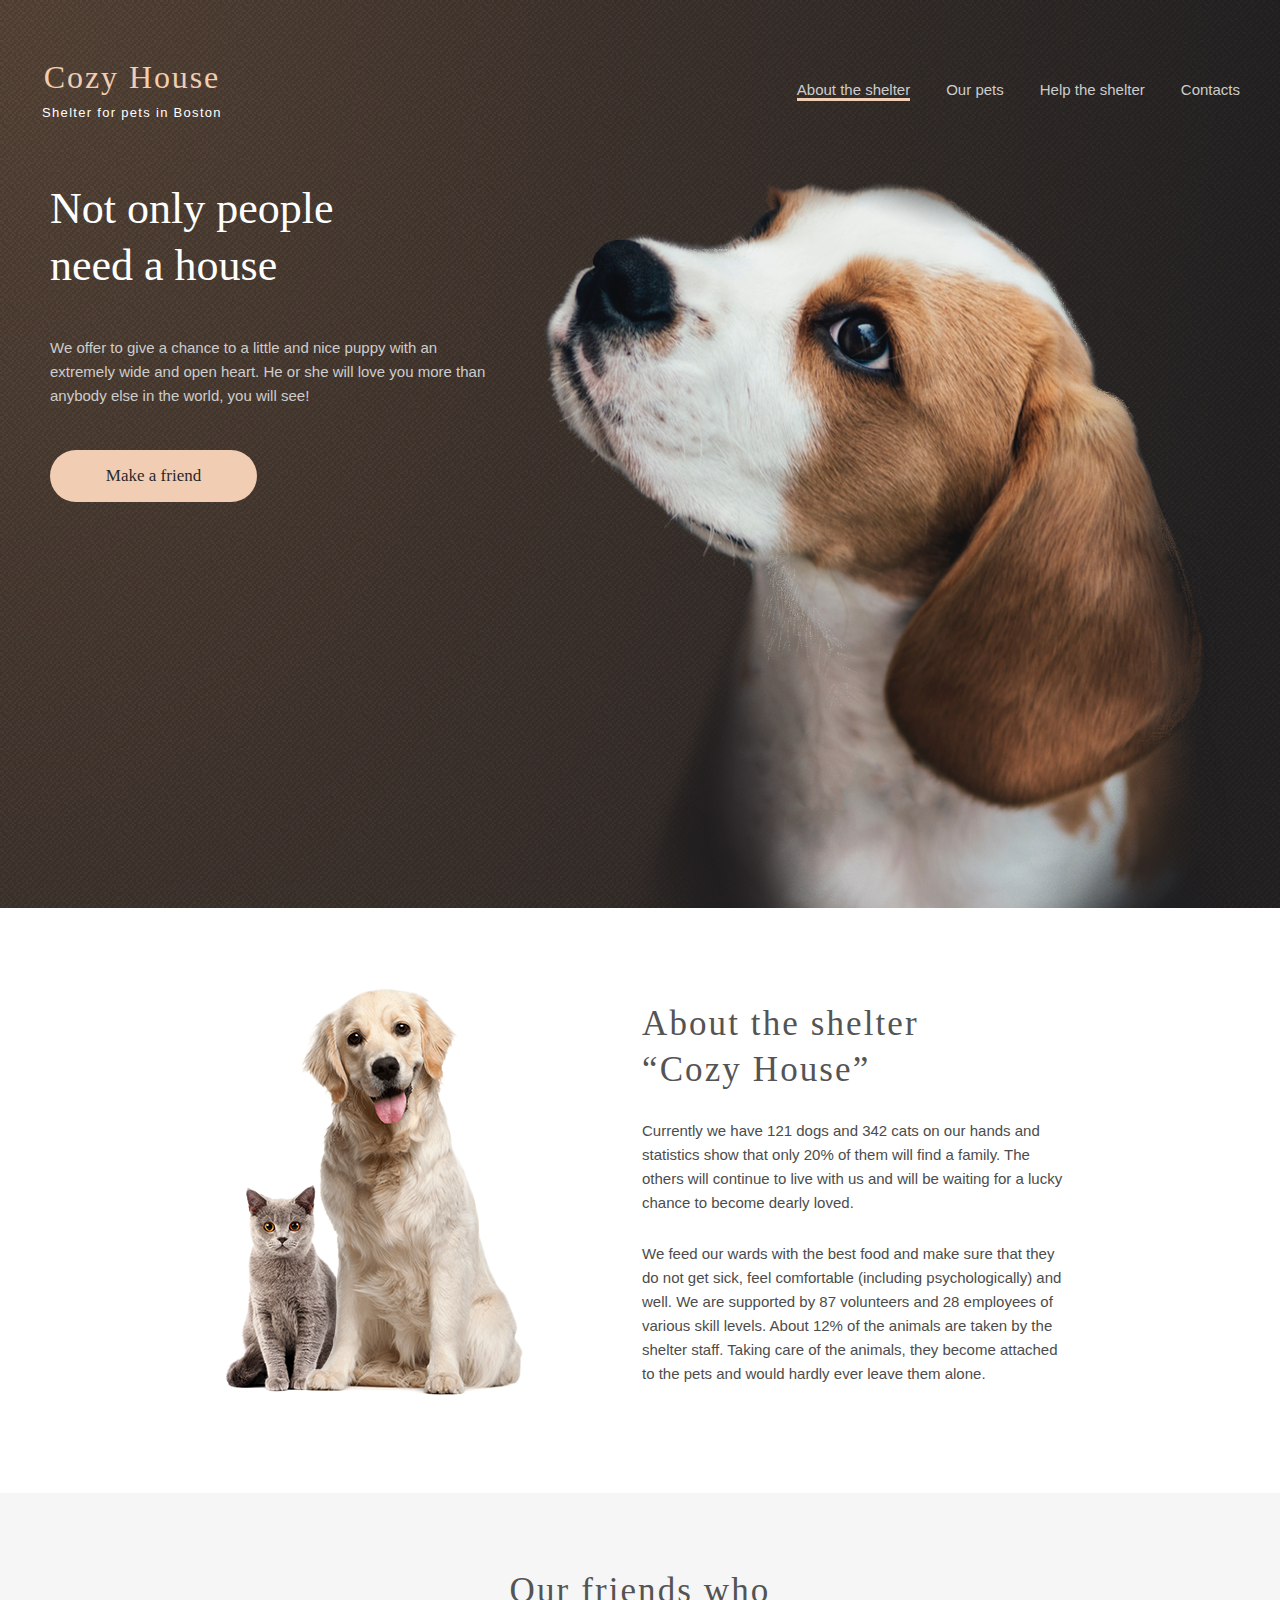
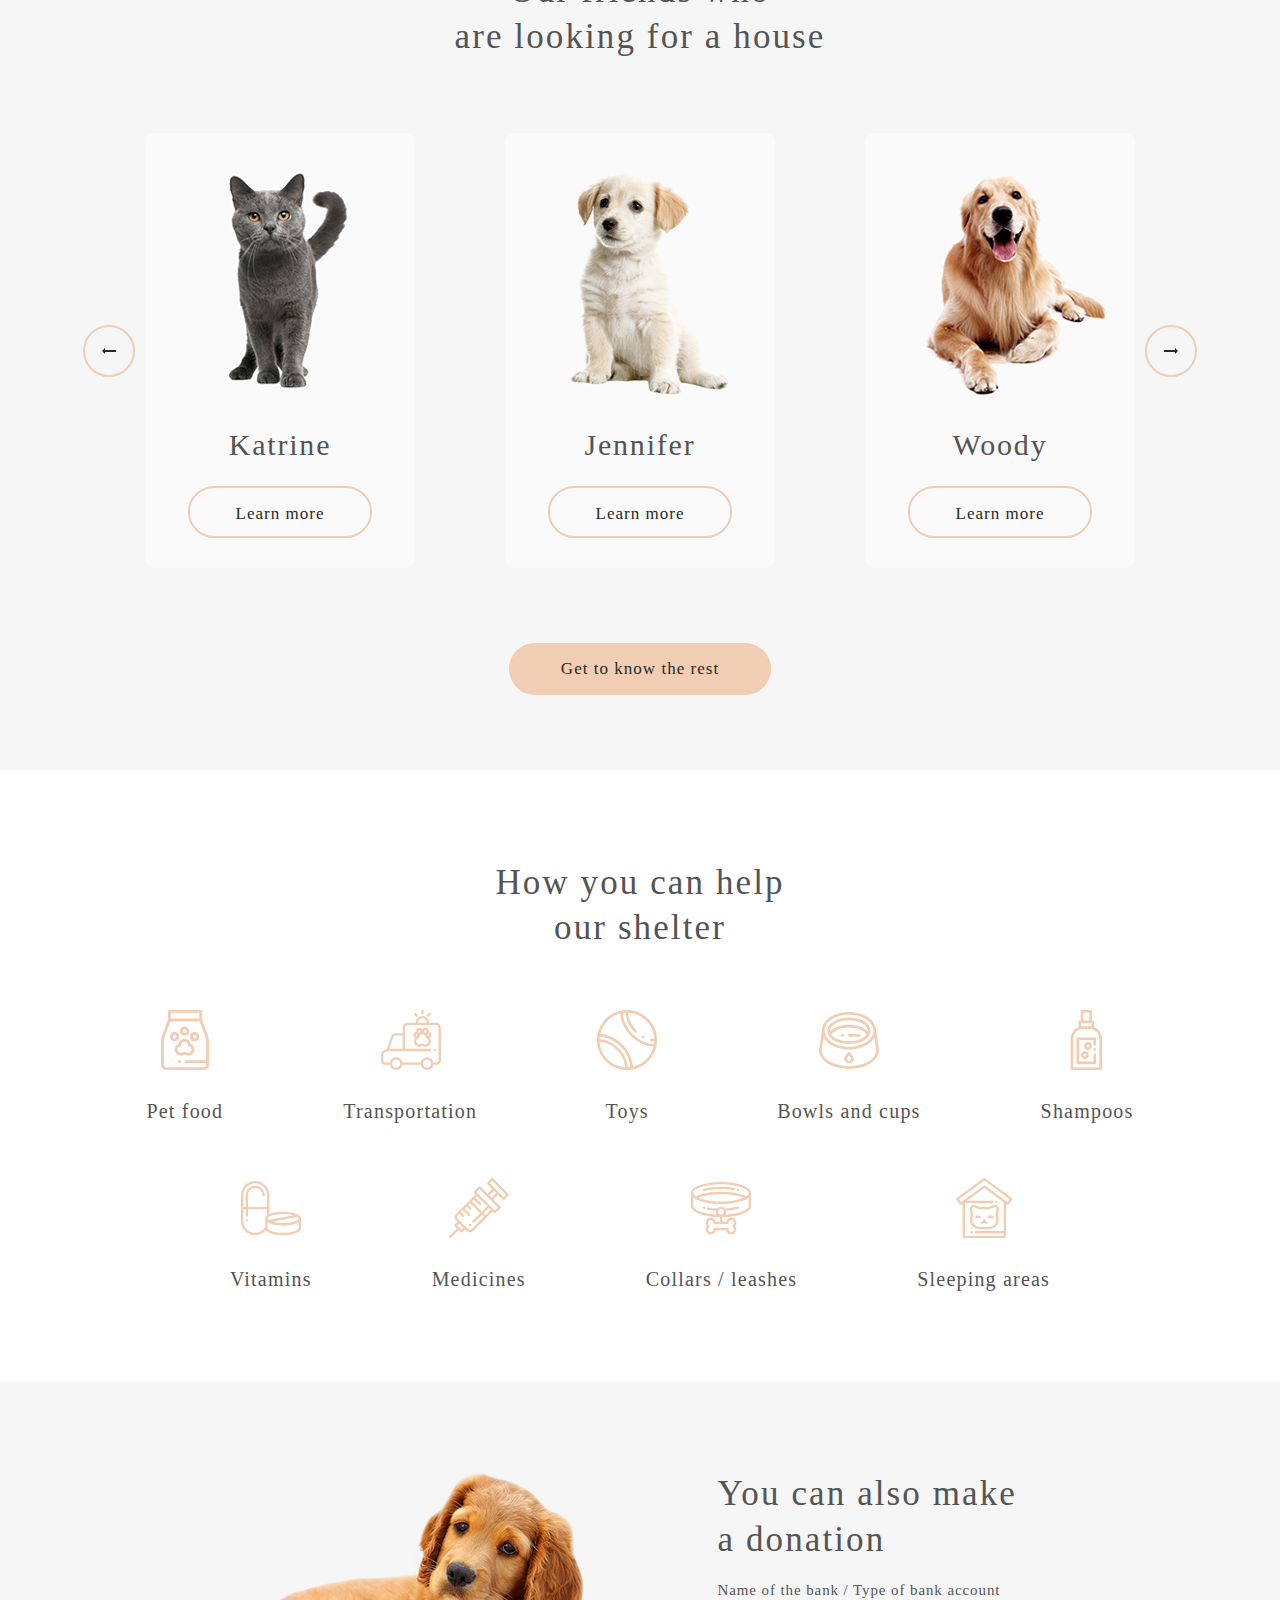
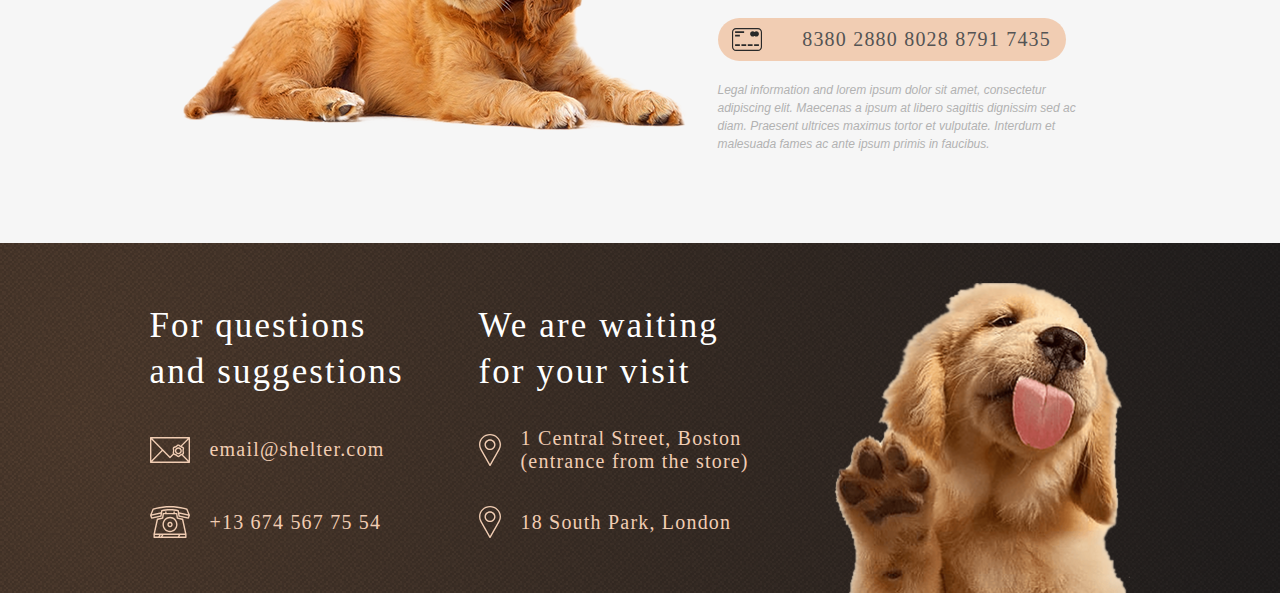
==== commit 5cfbeccd: "feat: responsive for 768px screen" ====
--- a/pages/main/index.html
+++ b/pages/main/index.html
@@ -104,9 +104,10 @@
       <!-- modal window -->
       <div id="modal-wraper">
         <div id="modal-window-1280">
-          <button id="close-modal"><img src="../../assets/icons/Close-button.svg" alt="Close"></button>
+
           <div id="modal-window">
-            <img id="pet-avatar" src="../../assets/images/pets-jennifer.png" width="500" height="500" alt="pet">
+            <button id="close-modal"><img src="../../assets/icons/Close-button.svg" alt="Close"></button>
+            <img id="pet-avatar" src="../../assets/images/pets-jennifer.png" alt="pet">
             <div id="modal-content">
               <h3>Jennifer</h3>
               <h4>Dog - Labrador</h4>
--- a/pages/main/style.css
+++ b/pages/main/style.css
@@ -1,5 +1,4 @@
 * {
-  /* width: 1280px; */
   box-sizing: border-box;
   margin: 0;
   border: 0;
@@ -92,16 +91,33 @@
   display: flex;
   justify-content: space-between;
   margin: 0 20px;
+  margin-top: 160px;
 }
 #content {
   position: relative;
   width: 460px;
   height: 322px;
-  top: 163px;
   display: flex;
   flex-direction: column;
   justify-content: space-between;
   padding-left: 10px;
+}
+@media screen and (max-width: 768px) {
+  #start-screen {
+    height: unset;
+    align-items: flex-start;
+  }
+  #start-screen-content {
+    display: flex;
+    flex-direction: column;
+    width: 100%;
+    height: 1165px;
+    align-items: center;
+  }
+  #start-screen-puppy {
+    width: 570px;
+    height: 590px;
+  }
 }
 #start-screen-puppy {
   width: 698px;
@@ -123,7 +139,7 @@
 
 /* about section */
 #about {
-  height: 585px;
+  min-height: 585px;
 }
 #about-content {
   width: 1100px;
@@ -131,7 +147,18 @@
   display: flex;
   justify-content: space-evenly;
 }
+@media screen and (max-width: 900px) {
+  #about-content {
+    flex-direction: column;
+    min-height: 1050px;
+    align-items: center;
+  }
+  #about-content img {
+    order: 2;
+  }
+}
 #about-content img {
+  width: 300px;
   height: 408px;
   margin-left: 16px;
 }
@@ -170,13 +197,22 @@
   width: 262px;
 }
 #slider-wraper {
-  width: 1200px;
+  max-width: 100%;
   justify-content: space-between;
 }
 #slider {
   width: 990px;
   height: 435px;
-  justify-content: space-between;
+  display: flex;
+  flex-wrap: wrap;
+  overflow: hidden;
+  justify-content: space-between;
+}
+@media screen and (max-width: 768px) {
+  #slider {
+    justify-content: center;
+    gap: 30px;
+  }
 }
 #pets-content > a span {
   position: static;
@@ -197,16 +233,18 @@
 }
 
 #back-arrow {
-  width: 52px;
+  min-width: 52px;
   height: 52px;
   cursor: pointer;
+  margin: 0 10px;
 }
 
 #forward-arrow {
-  width: 52px;
+  min-width: 52px;
   height: 52px;
   cursor: pointer;
   transform: rotate(-180deg);
+  margin: 0 10px;
 }
 
 .card {
@@ -325,7 +363,6 @@
 
 #help-content ul {
   max-width: 1030px;
-  height: 281px;
   list-style-type: none;
   padding: 0;
   display: flex;
@@ -352,15 +389,26 @@
 }
 
 #donation {
-  height: 462px;
+  min-height: 462px;
   background: #f6f6f6;
 }
 
 #donation-content {
   width: 915px;
-  height: 282px;
-  display: flex;
-  justify-content: space-between;
+  display: flex;
+  /* flex-wrap: wrap; */
+  justify-content: center;
+  gap: 30px;
+}
+@media screen and (max-width: 900px) {
+  #donation-content {
+    flex-direction: column;
+    align-items: center;
+    min-height: 780px;
+  }
+  #donation-content > img {
+    order: 2;
+  }
 }
 
 #donation-content > img {
@@ -412,7 +460,7 @@
 }
 
 footer {
-  height: 350px;
+  min-height: 350px;
   background: url(../../assets/images/noise_transparent@2x.png),
     radial-gradient(110.67% 538.64% at 5.73% 50%, #513d2f 0%, #1a1a1c 100%),
     #211f20;
@@ -424,10 +472,12 @@
 }
 
 #footer-content {
-  width: 1200px;
-  height: 310px;
-  display: flex;
-  justify-content: space-between;
+  /* width: 1200px; */
+  min-height: 310px;
+  display: flex;
+  justify-content: center;
+  flex-wrap: wrap;
+  gap: 50px;
 }
 .footer-cards {
   height: 235px;
@@ -677,11 +727,11 @@
 #modal-window-1280 {
   position: relative;
 }
-#modal-window-1280 button {
+#close-modal {
   position: absolute;
   width: 52px;
   height: 52px;
-  left: 900px;
+  left: 100%;
   top: -52px;
   border: 2px solid #f1cdb3;
   box-sizing: border-box;
@@ -693,51 +743,46 @@
   height: 500px;
   background: #fafafa;
   border-radius: 9px;
+  position: relative;
+  display: flex;
+  justify-content: space-around;
+}
+@media screen and (max-width: 1030px) {
+  #modal-window {
+    width: calc(100vw - 52px * 2 - 30px);
+    height: 350px;
+  }
+  #modal-content > h5 {
+    margin: 20px 0 !important;
+  }
 }
 #modal-window:hover {
   box-shadow: 0px 2px 35px 14px rgba(13, 13, 13, 0.04);
 }
+#pet-avatar {
+  height: 100%;
+}
 #modal-content {
-  position: absolute;
-  width: 351px;
-  height: 362px;
-  left: 529px;
-  top: 50px;
   color: unset;
+  display: flex;
+  flex-direction: column;
+  justify-content: center;
 }
 #modal-content > h3 {
-  position: absolute;
   width: auto;
   height: 45px;
-  left: 1px;
-  top: 0px;
   color: black;
+  margin-bottom: 10px;
 }
 #modal-content > h4 {
-  position: absolute;
   width: auto;
   height: 23px;
-  left: 1px;
-  top: 55px;
   color: black;
 }
 #modal-content > h5 {
-  position: absolute;
-  width: 350px;
-  height: 102px;
-  left: 1px;
-  top: 118px;
+  max-width: 350px;
   color: black;
-}
-#modal-content h5 {
-  color: black;
-}
-#modal-content ul {
-  position: absolute;
-  /* width: 155px;
-  height: 102px; */
-  left: 1px;
-  top: 260px;
+  margin: 40px 0;
 }
 #modal-content ul li {
   margin-bottom: 10px;
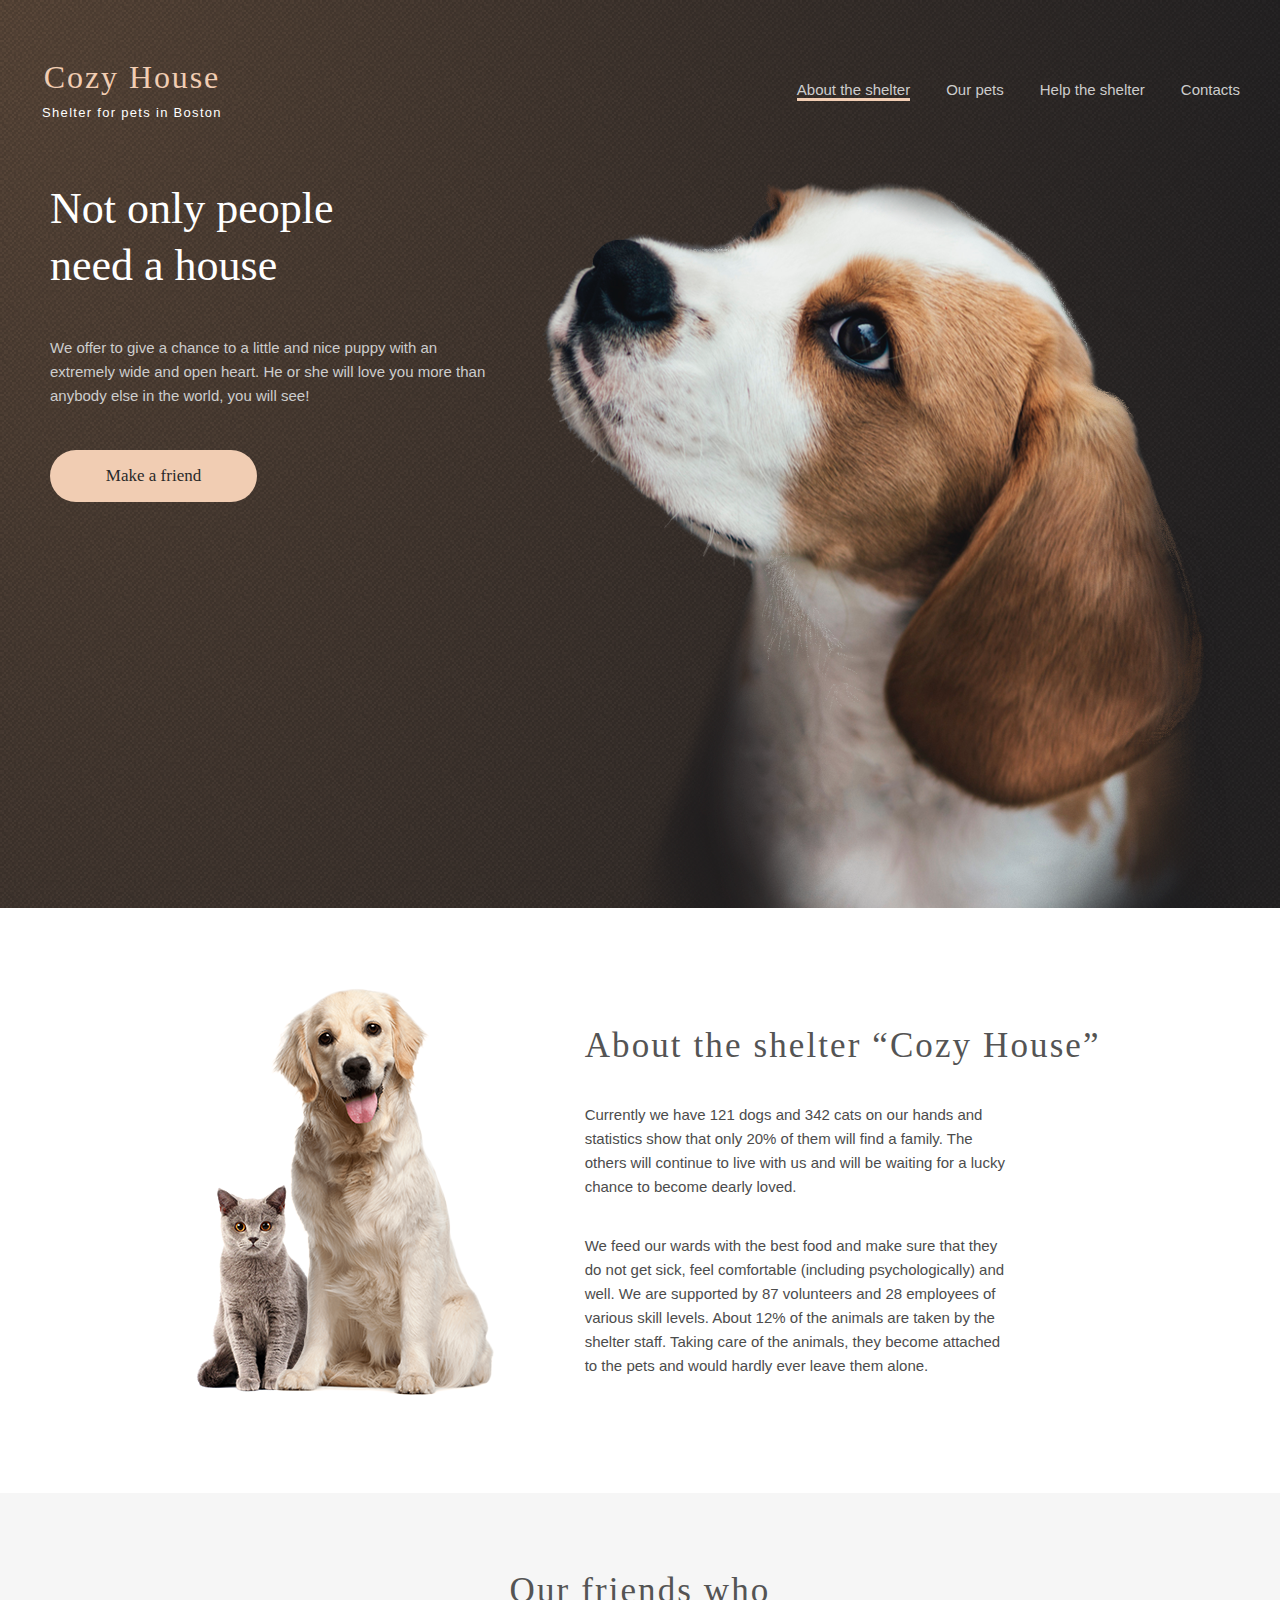
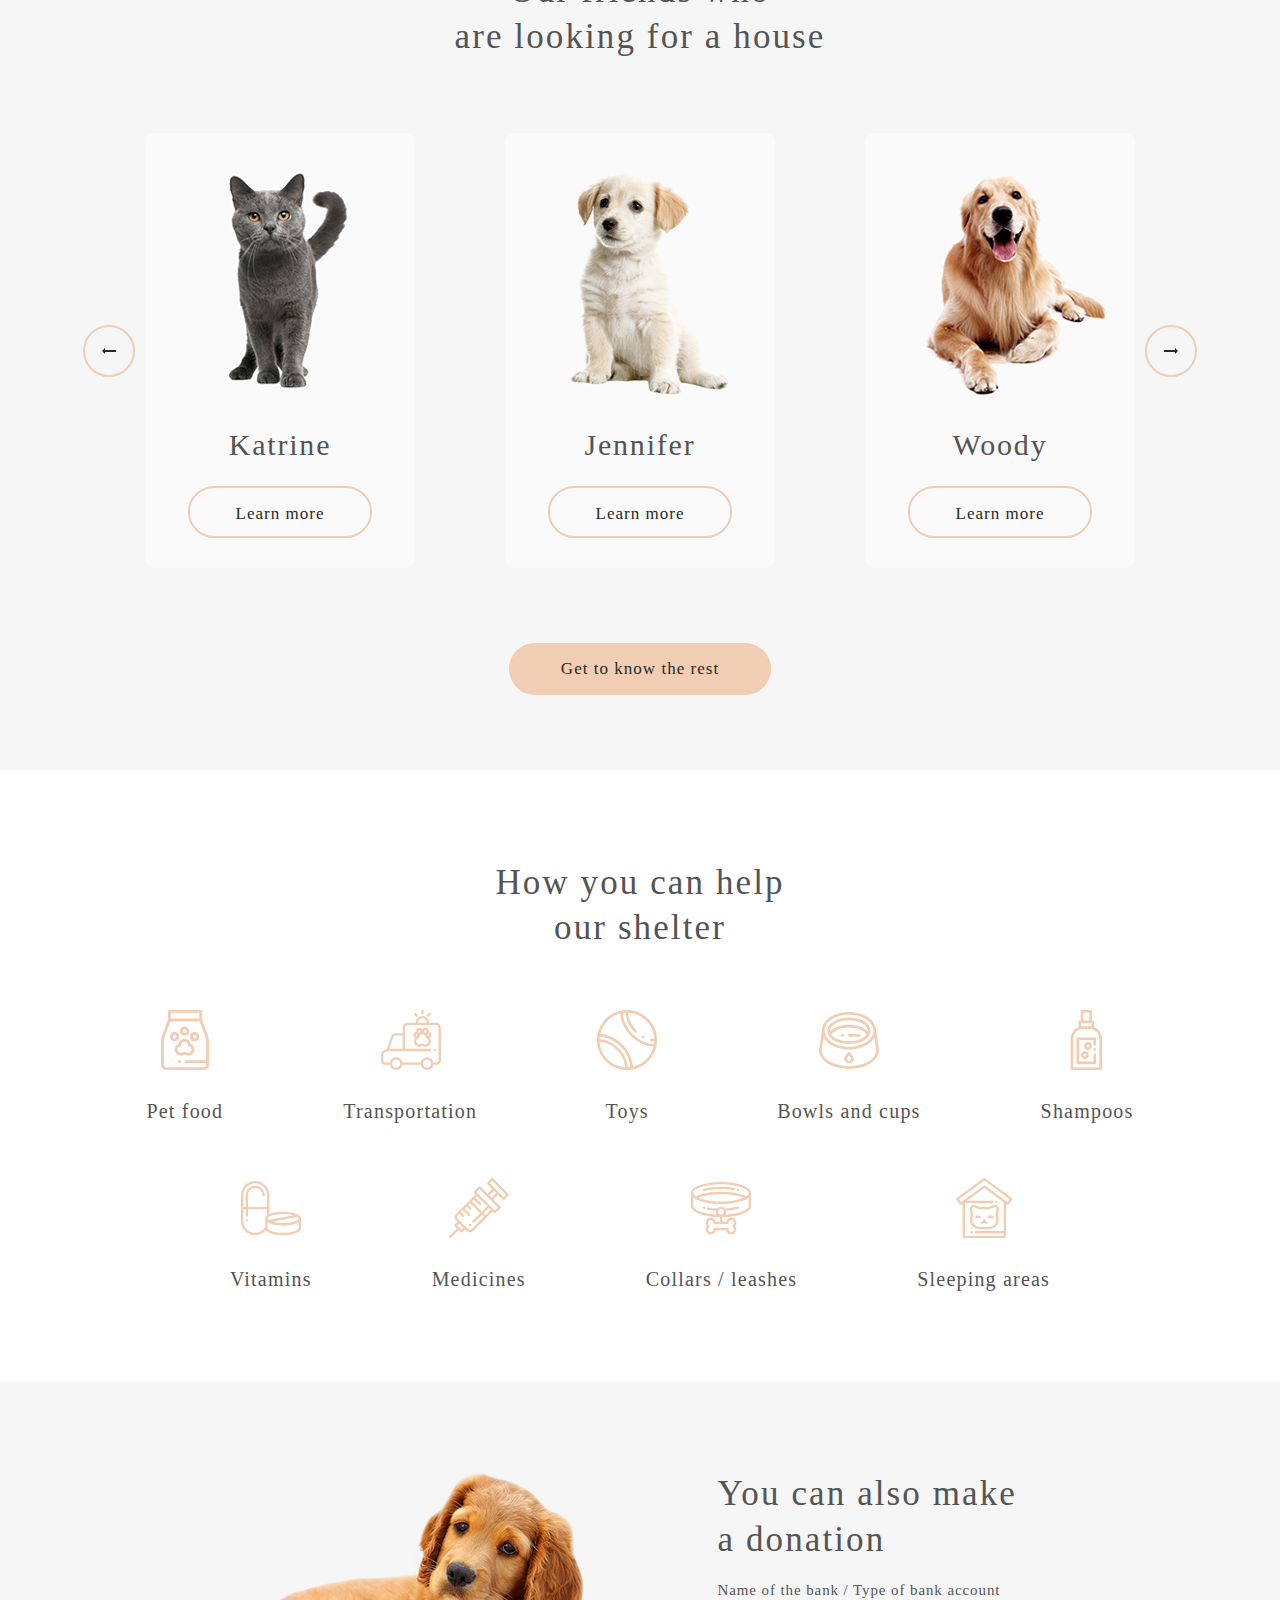
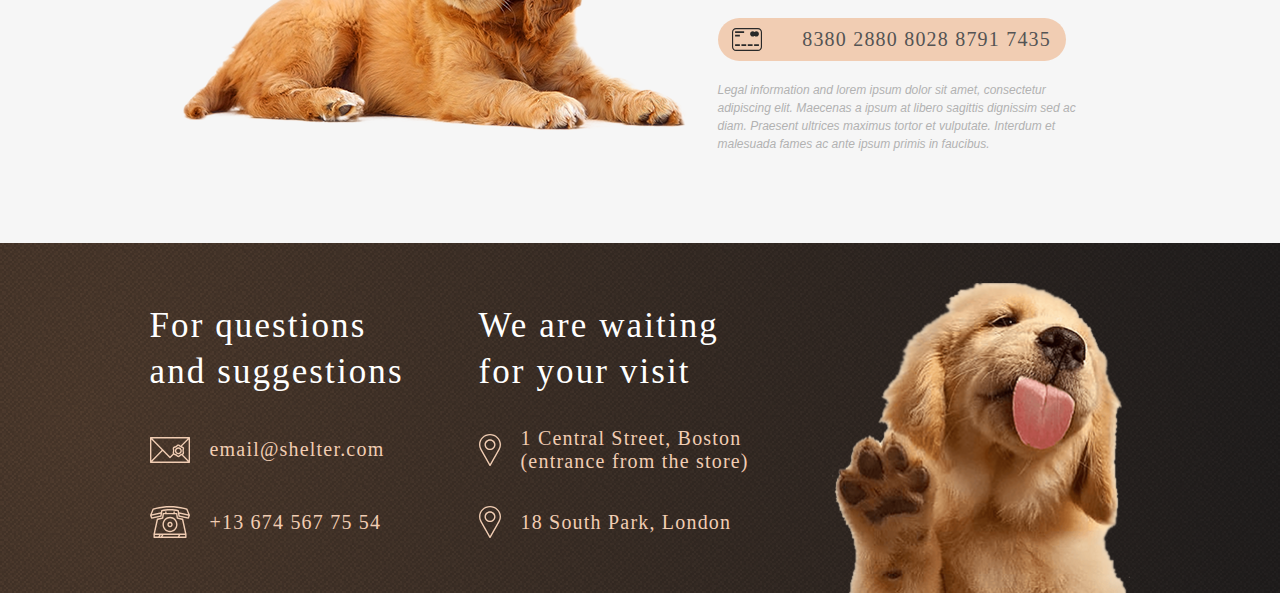
==== commit 120efa67: "feat: full responsive" ====
--- a/pages/main/index.html
+++ b/pages/main/index.html
@@ -25,6 +25,11 @@
         <a class="paragraph-l color-dark-s" href="#help">Help the shelter</a>
         <a class="paragraph-l color-dark-s" href="#contacts">Contacts</a>
       </nav>
+      <div id="burger">
+        <div class="line"></div>
+        <div class="line"></div>
+        <div class="line"></div>
+      </div>
     </div>
   </header>
   <main>
@@ -41,7 +46,8 @@
           </p>
           <a class="bg-color-primary button_primary color-dark-3xl" href="#pets">Make a friend</a>
         </div>
-        <div id="start-screen-puppy"></div>
+        <!-- <div id="start-screen-puppy"></div> -->
+        <img id="start-screen-puppy" src="../../assets/images/start-screen-puppy.png" alt="start-screen-puppy">
       </div>
     </section>
     <section id="about" class="flex-box-center">
--- a/pages/main/style.css
+++ b/pages/main/style.css
@@ -72,6 +72,19 @@
 }
 nav a:hover {
   color: #fafafa;
+}
+#burger {
+  display: flex;
+  flex-direction: column;
+  justify-content: space-between;
+  align-items: center;
+  width: 30px;
+  height: 22px;
+  display: none;
+}
+.line {
+  width: 100%;
+  border: 2px solid #f1cdb3;
 }
 .selected {
   border-bottom: 3px solid #f1cdb3;
@@ -102,6 +115,23 @@
   justify-content: space-between;
   padding-left: 10px;
 }
+
+#start-screen-puppy {
+  width: 698px;
+  height: 728px;
+  bottom: 0px;
+}
+#heading {
+  width: 310px;
+}
+#content a {
+  width: 207px;
+  font-family: "Georgia";
+  font-style: normal;
+  font-weight: 400;
+  font-size: 17px;
+  line-height: 130%;
+}
 @media screen and (max-width: 768px) {
   #start-screen {
     height: unset;
@@ -111,32 +141,35 @@
     display: flex;
     flex-direction: column;
     width: 100%;
-    height: 1165px;
+    height: auto;
     align-items: center;
   }
   #start-screen-puppy {
-    width: 570px;
-    height: 590px;
-  }
-}
-#start-screen-puppy {
-  width: 698px;
-  height: 728px;
-  bottom: 0px;
-  background: url(../../assets/images/start-screen-puppy.png);
-}
-#heading {
-  width: 310px;
-}
-#content a {
-  width: 207px;
-  font-family: "Georgia";
-  font-style: normal;
-  font-weight: 400;
-  font-size: 17px;
-  line-height: 130%;
-}
-
+    width: 100%;
+    height: auto;
+    margin-top: 50px;
+  }
+  #content {
+    align-items: center;
+  }
+}
+@media screen and (max-width: 500px) {
+  nav {
+    display: none;
+  }
+  #burger {
+    display: flex;
+    height: 22px;
+  }
+  #content {
+    width: auto;
+  }
+  #content h2 {
+    font-size: 25px;
+    width: auto;
+    text-align: center;
+  }
+}
 /* about section */
 #about {
   min-height: 585px;
@@ -147,16 +180,7 @@
   display: flex;
   justify-content: space-evenly;
 }
-@media screen and (max-width: 900px) {
-  #about-content {
-    flex-direction: column;
-    min-height: 1050px;
-    align-items: center;
-  }
-  #about-content img {
-    order: 2;
-  }
-}
+
 #about-content img {
   width: 300px;
   height: 408px;
@@ -166,13 +190,29 @@
   display: flex;
   flex-direction: column;
   justify-content: space-evenly;
-}
-#about-subcontent h3 {
-  width: 370px;
-  margin-top: -14px;
+  min-height: 425px;
 }
 #about-subcontent p {
-  width: 430px;
+  max-width: 430px;
+}
+@media screen and (max-width: 900px) {
+  #about-content {
+    flex-direction: column;
+    width: 100%;
+    min-height: 1050px;
+    align-items: center;
+    padding: 25px;
+  }
+  #about-content img {
+    order: 2;
+    margin: 0;
+  }
+  #about-subcontent {
+    text-align: center;
+  }
+  #about-subcontent p {
+    margin-top: 25px;
+  }
 }
 
 /* pets section */
@@ -208,12 +248,7 @@
   overflow: hidden;
   justify-content: space-between;
 }
-@media screen and (max-width: 768px) {
-  #slider {
-    justify-content: center;
-    gap: 30px;
-  }
-}
+
 #pets-content > a span {
   position: static;
   left: 17.24%;
@@ -284,6 +319,15 @@
   height: 270px;
   border-radius: 9px 9px 0 0;
 }
+@media screen and (max-width: 768px) {
+  #pets-content h3 {
+    width: auto;
+  }
+  #slider {
+    justify-content: center;
+    gap: 30px;
+  }
+}
 
 /* button styles */
 
@@ -387,7 +431,20 @@
 #help-content ul li h4 {
   width: auto;
 }
-
+@media screen and (max-width: 350px) {
+  #help-content h3 {
+    width: auto;
+  }
+  #help-content ul {
+    gap: 30px 20px;
+  }
+  #help-content ul li {
+    text-align: center;
+    width: 130px;
+  }
+}
+
+/* donation section */
 #donation {
   min-height: 462px;
   background: #f6f6f6;
@@ -399,64 +456,93 @@
   /* flex-wrap: wrap; */
   justify-content: center;
   gap: 30px;
+}
+
+#donation-content > img {
+  width: 505px;
+  height: 261px;
+}
+
+#donation-content-subcontent {
+  max-width: 380px;
+  height: 282px;
+  display: flex;
+  flex-direction: column;
+  justify-content: space-between;
+}
+
+#donation-content-subcontent h3 {
+  width: 300px;
+}
+
+#donation-content-subcontent p {
+  width: 380px;
+  height: 72px;
+
+  font: 100 italic 12px "Arial";
+  line-height: 18px;
+
+  display: flex;
+  align-items: center;
+}
+
+#credit-card {
+  display: flex;
+  align-items: center;
+  width: 348px;
+  height: 43px;
+  justify-content: center;
+  padding: 0;
+}
+
+#credit-card-content {
+  width: 319px;
+  display: flex;
+  justify-content: space-between;
+}
+
+#credit-card-content img {
+  width: 30px;
+  height: 23px;
 }
 @media screen and (max-width: 900px) {
   #donation-content {
     flex-direction: column;
     align-items: center;
     min-height: 780px;
+    width: auto;
   }
   #donation-content > img {
     order: 2;
   }
-}
-
-#donation-content > img {
-  width: 505px;
-  height: 261px;
-}
-
-#donation-content-subcontent {
-  width: 380px;
-  height: 282px;
-  display: flex;
-  flex-direction: column;
-  justify-content: space-between;
-}
-
-#donation-content-subcontent h3 {
-  width: 300px;
-}
-
-#donation-content-subcontent p {
-  width: 380px;
-  height: 72px;
-
-  font: 100 italic 12px "Arial";
-  line-height: 18px;
-
-  display: flex;
-  align-items: center;
-}
-
-#credit-card {
-  display: flex;
-  align-items: center;
-  width: 348px;
-  height: 43px;
-  justify-content: center;
-  padding: 0;
-}
-
-#credit-card-content {
-  width: 319px;
-  display: flex;
-  justify-content: space-between;
-}
-
-#credit-card-content img {
-  width: 30px;
-  height: 23px;
+  #donation-content-subcontent {
+    padding: 0 15px;
+  }
+  #donation-content-subcontent h3 {
+    width: auto;
+  }
+  #donation-content-subcontent h5 {
+    width: auto;
+  }
+  #donation-content-subcontent a {
+    width: auto;
+  }
+  #donation-content-subcontent p {
+    width: auto;
+  }
+  #credit-card-content {
+    width: 100%;
+    justify-content: space-around;
+  }
+  #credit-card-content h4 {
+    font-size: 15px;
+  }
+}
+@media screen and (max-width: 530px) {
+  #donation-content > img {
+    width: 100%;
+    height: auto;
+  }
 }
 
 footer {
@@ -597,11 +683,8 @@
   font-weight: 700;
   font-size: 15px;
   line-height: 110%;
-  /* identical to box height, or 17px */
-
-  letter-spacing: 0.06em;
-
-  /* color: #c4c4c4; */
+
+  letter-spacing: 0.06em;
 }
 
 .paragraph-l {
@@ -621,7 +704,6 @@
   font-weight: 400;
   font-size: 12px;
   line-height: 150%;
-  /* identical to box height, or 18px */
 
   color: #c4c4c4;
 }
@@ -740,7 +822,7 @@
 }
 #modal-window {
   width: 900px;
-  height: 500px;
+  min-height: 500px;
   background: #fafafa;
   border-radius: 9px;
   position: relative;
@@ -750,10 +832,18 @@
 @media screen and (max-width: 1030px) {
   #modal-window {
     width: calc(100vw - 52px * 2 - 30px);
-    height: 350px;
+    min-height: 350px;
   }
   #modal-content > h5 {
     margin: 20px 0 !important;
+  }
+}
+@media screen and (max-width: 750px) {
+  #pet-avatar {
+    display: none;
+  }
+  #modal-content {
+    padding: 10px;
   }
 }
 #modal-window:hover {
@@ -798,3 +888,9 @@
 }
 /* ----------------------------------------------------------------------- */
 /* Modal Window */
+@media screen and (max-width: 320px) {
+  h3 {
+    font-size: 25px;
+    text-align: center;
+  }
+}
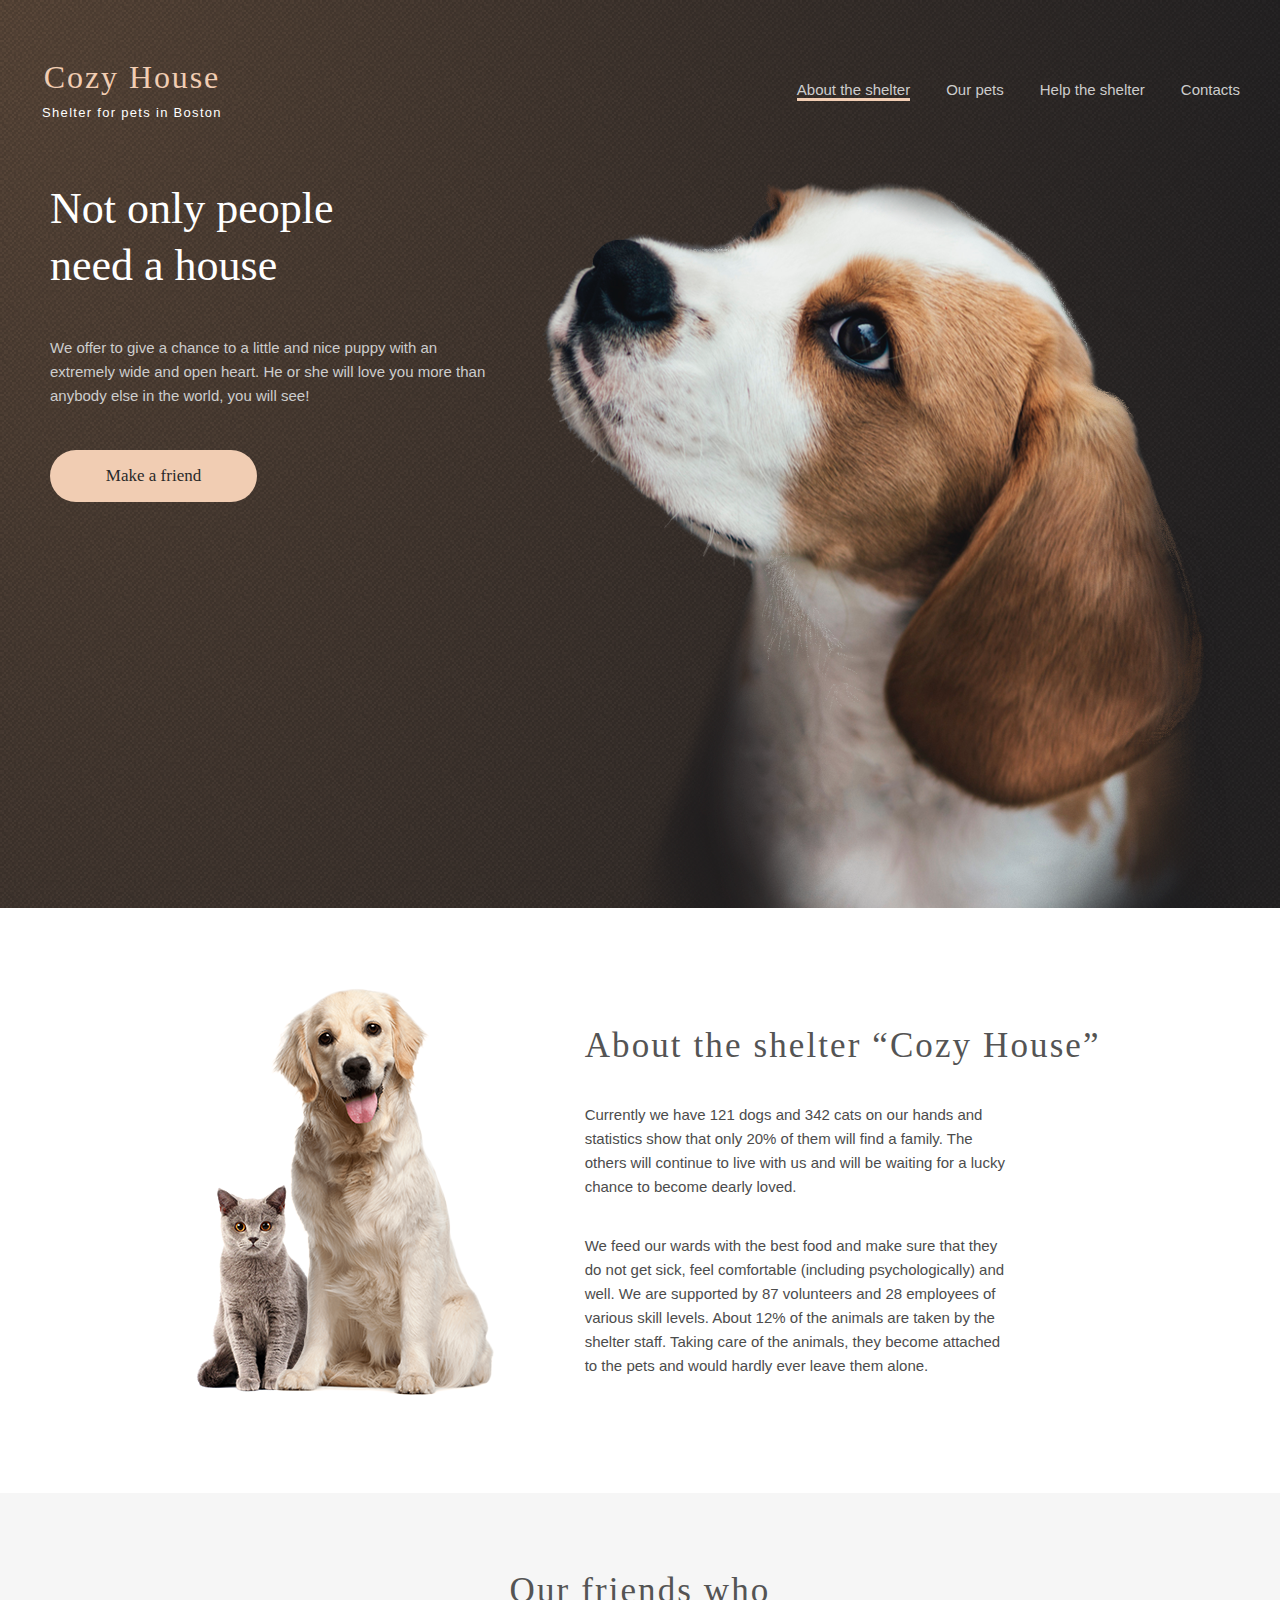
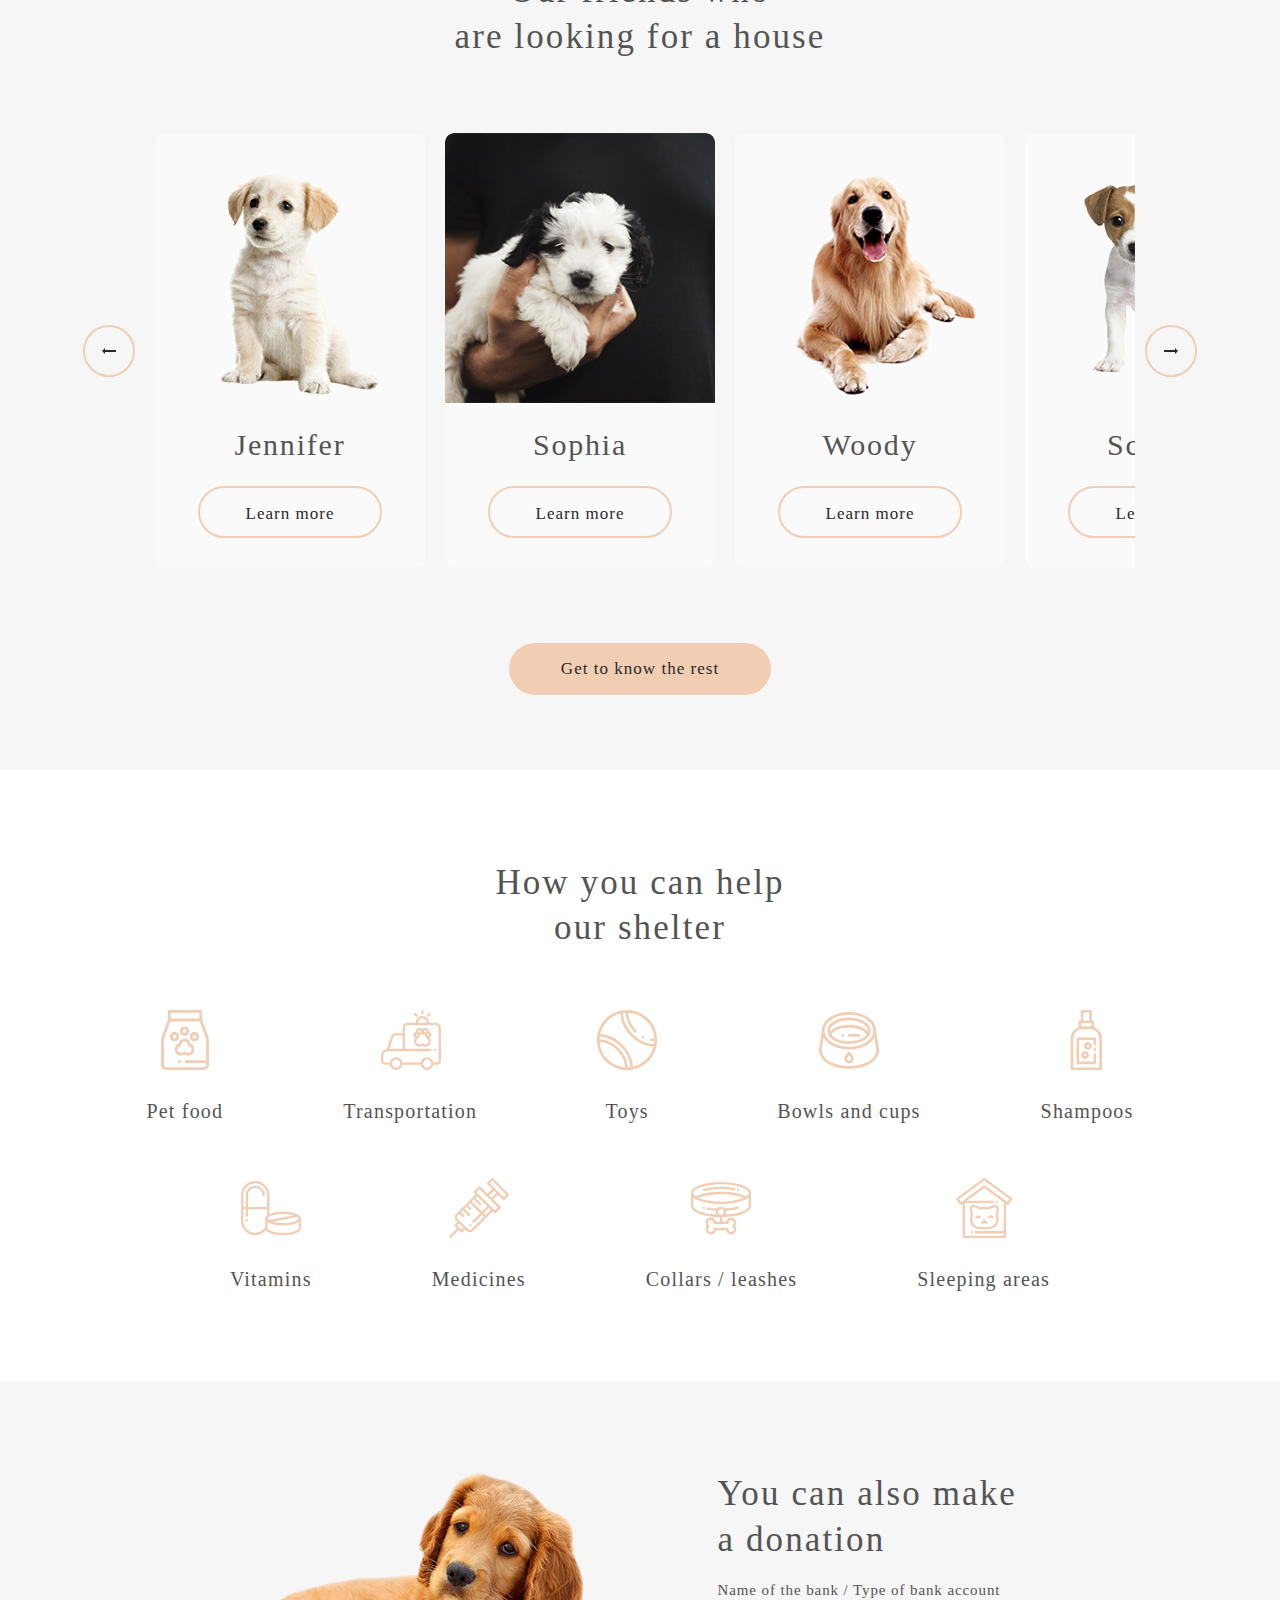
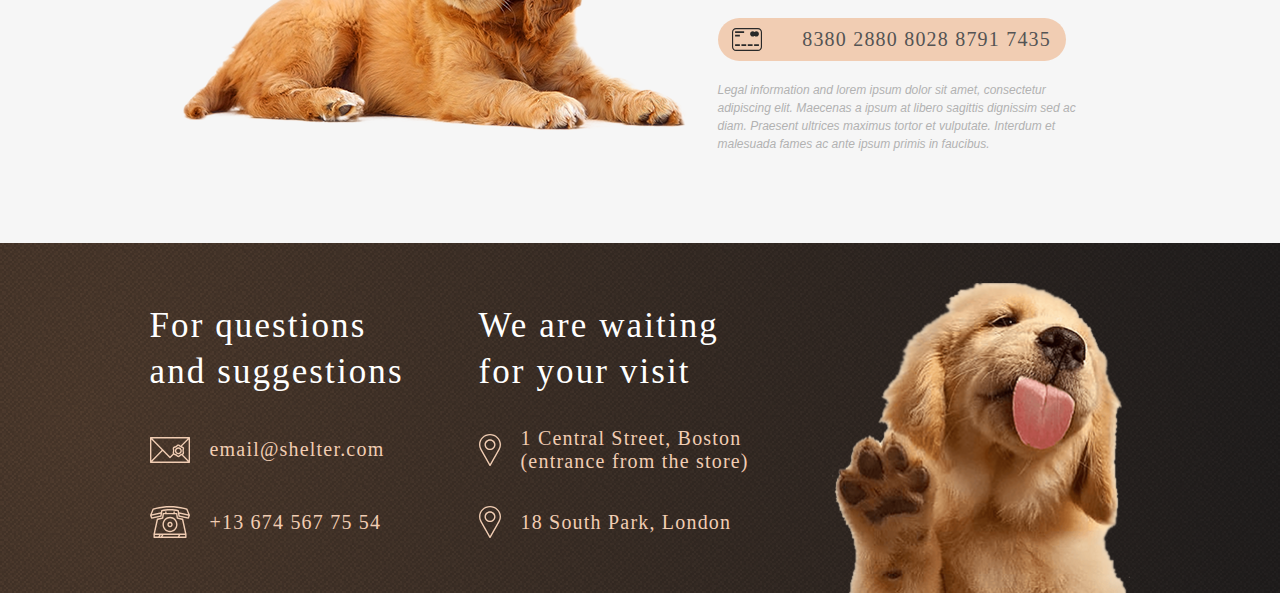
==== commit db03b476: "feat: add slider" ====
--- a/pages/main/index.html
+++ b/pages/main/index.html
@@ -83,7 +83,7 @@
             <img class="arrow" src="../../assets/icons/Arrow.svg" alt="arrow back" />
           </div>
           <div id="slider" class="flex-box-center">
-            <div class="card">
+            <!-- <div class="card">
               <img src="../../assets/images/pets-katrine.png" alt="Katrine" />
               <p class="pets-card-title color-dark-l">Katrine</p>
               <a class="button_secondary" href="#">Learn more</a>
@@ -97,7 +97,7 @@
               <img src="../../assets/images/pets-woody.png" alt="Woody" />
               <p class="pets-card-title color-dark-l">Woody</p>
               <a class="button_secondary" href="#">Learn more</a>
-            </div>
+            </div> -->
           </div>
           <div id="forward-arrow" class="button_arrow">
             <img class="arrow" src="../../assets/icons/Arrow.svg" alt="arrow back" />
@@ -228,6 +228,9 @@
     </div>
   </footer>
   <script src="./script.js"></script>
+  <script>
+    // alert('Please, check my work closier to deadline')
+  </script>
 </body>
 
 </html>--- a/pages/main/style.css
+++ b/pages/main/style.css
@@ -244,7 +244,7 @@
   width: 990px;
   height: 435px;
   display: flex;
-  flex-wrap: wrap;
+  /* flex-wrap: wrap; */
   overflow: hidden;
   justify-content: space-between;
 }
@@ -290,6 +290,7 @@
   flex-direction: column;
   background: #fafafa;
   border-radius: 9px;
+  transition: all 0.5s;
 }
 .card a {
   font: 400 normal 17px "Georgia";
@@ -323,10 +324,10 @@
   #pets-content h3 {
     width: auto;
   }
-  #slider {
+  /* #slider {
     justify-content: center;
     gap: 30px;
-  }
+  } */
 }
 
 /* button styles */
